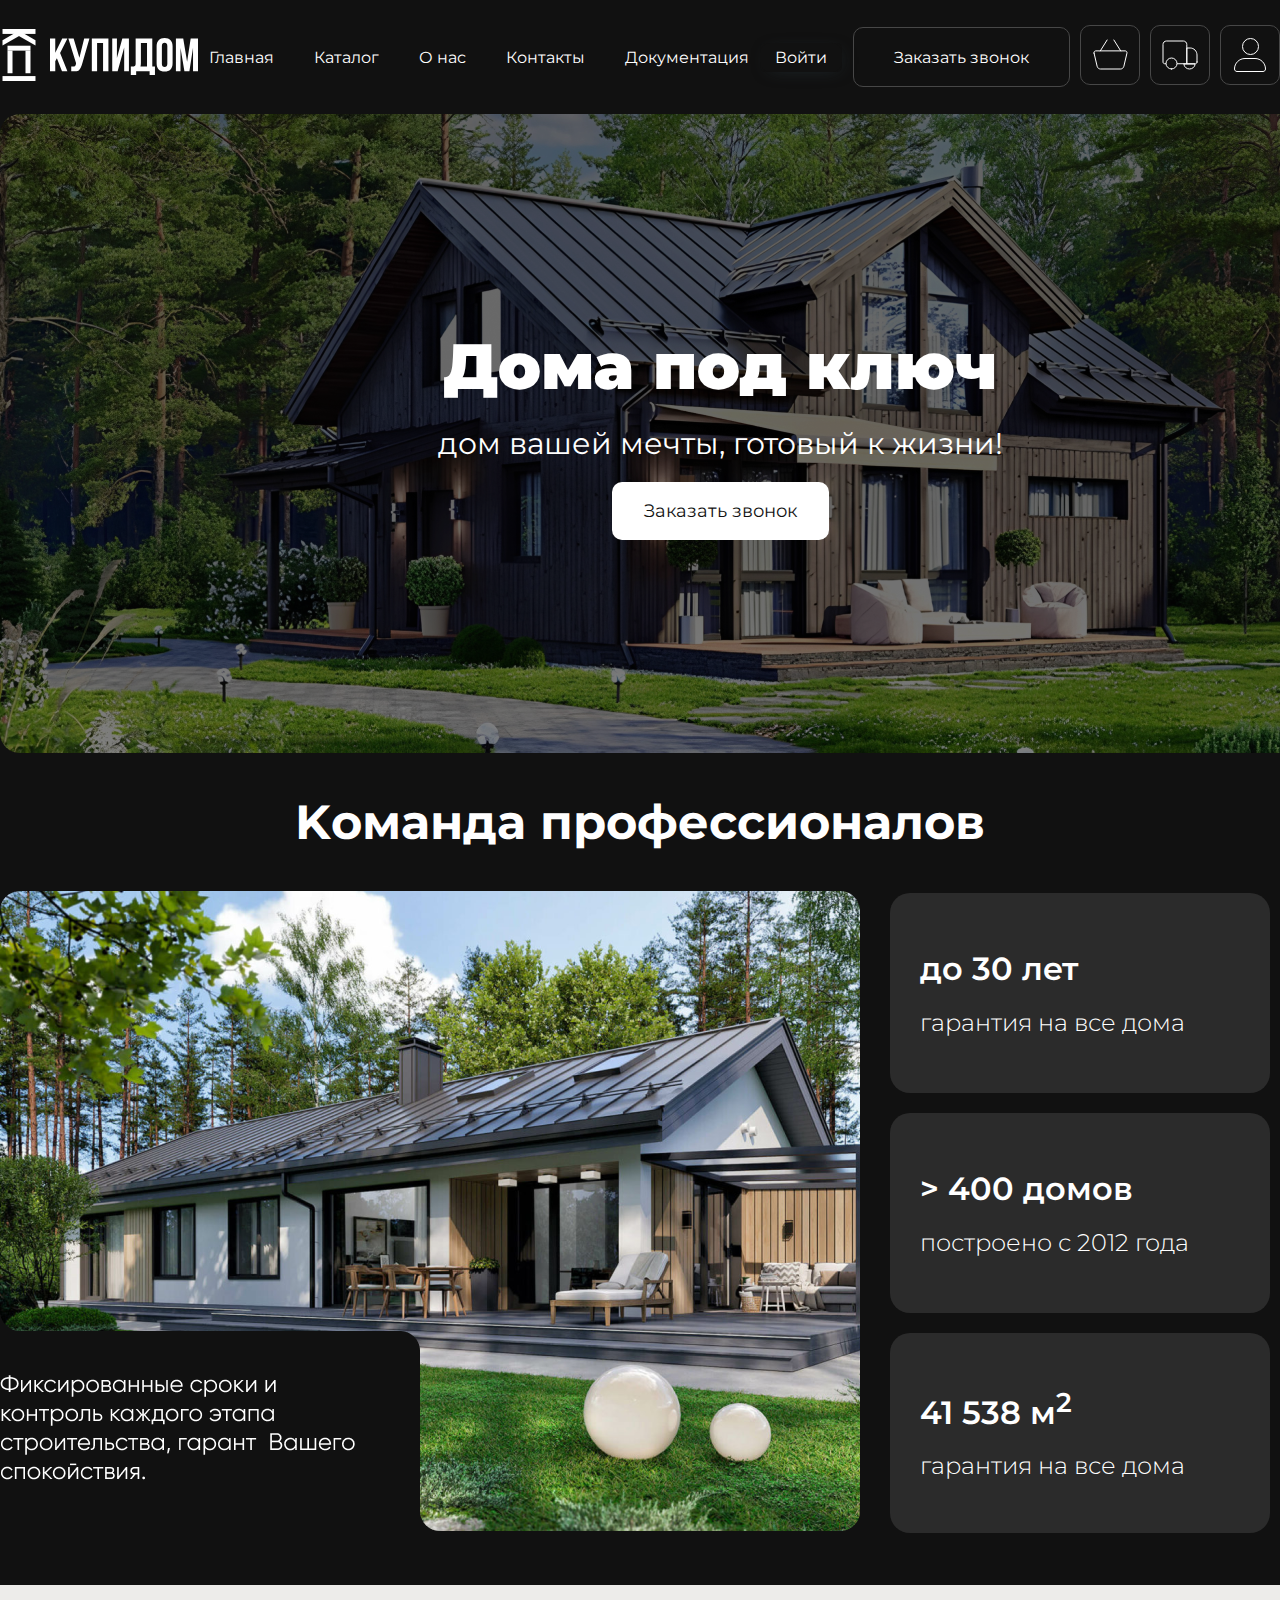
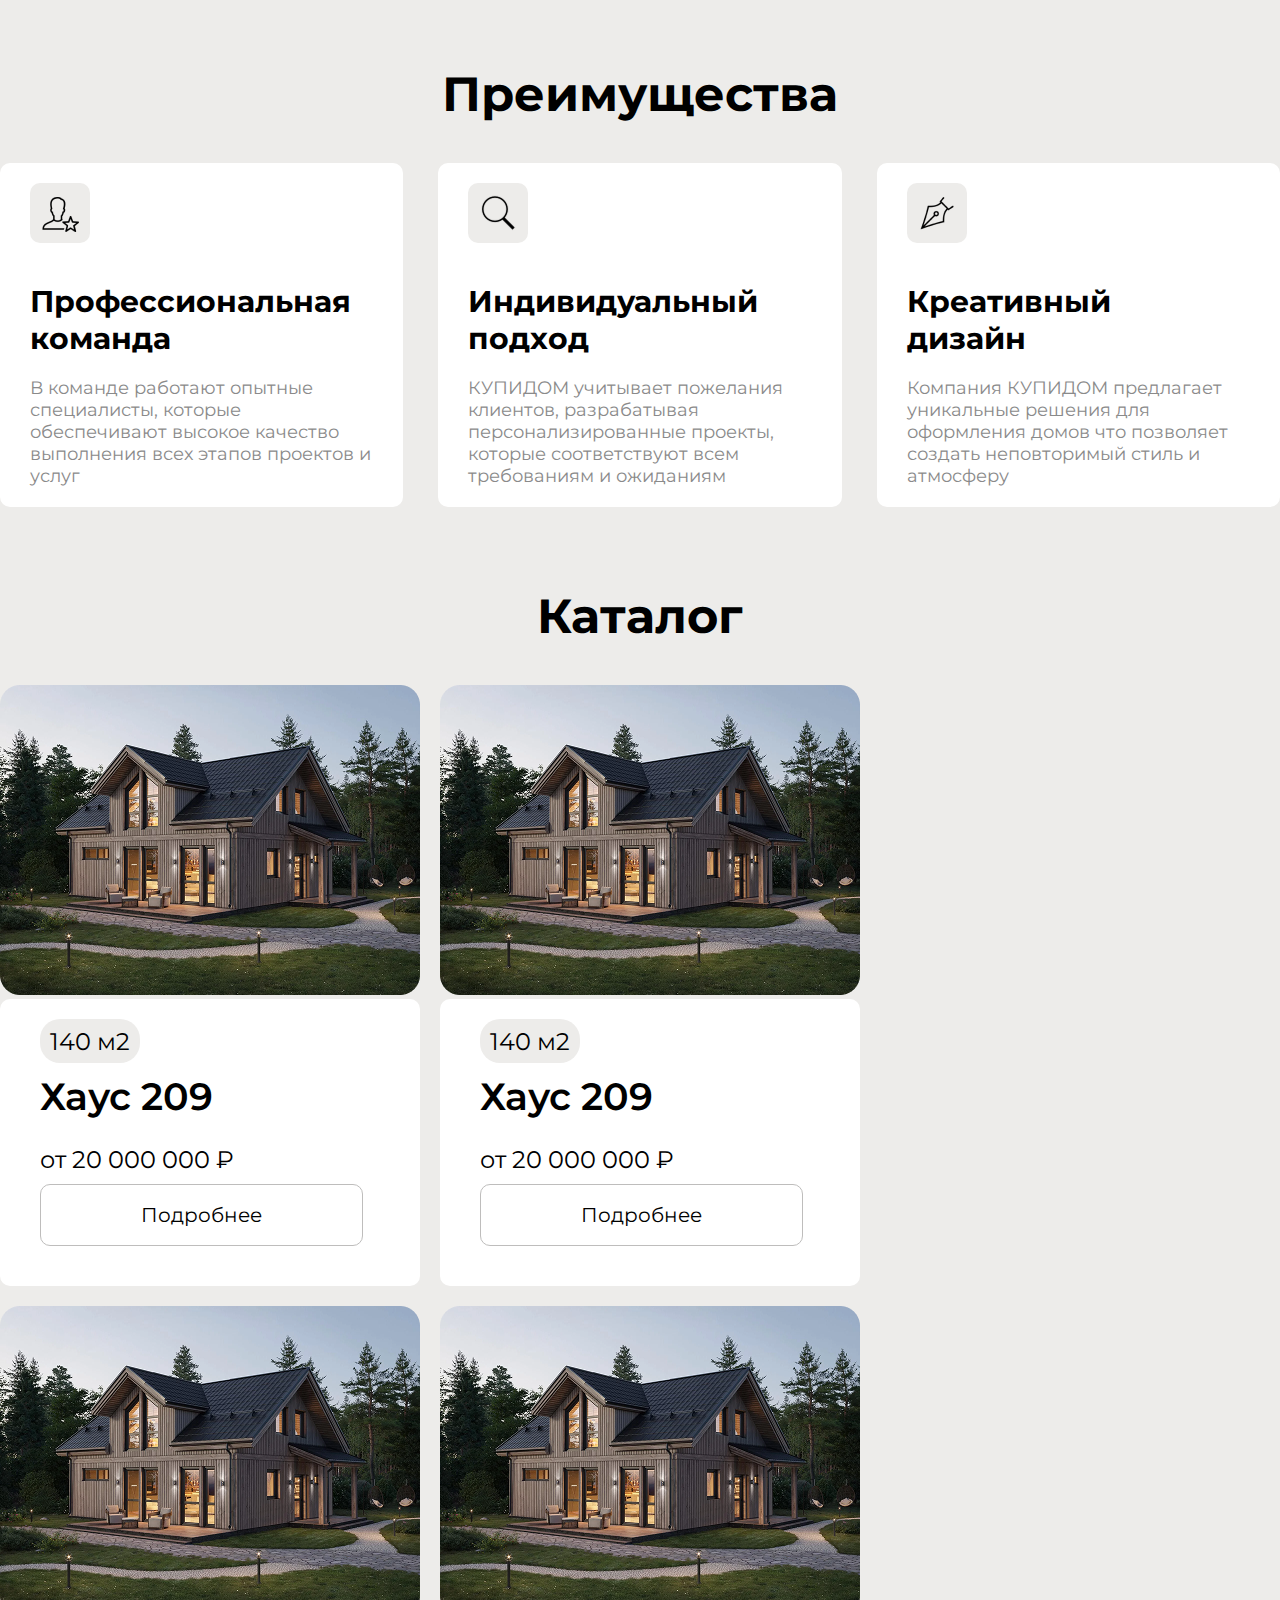
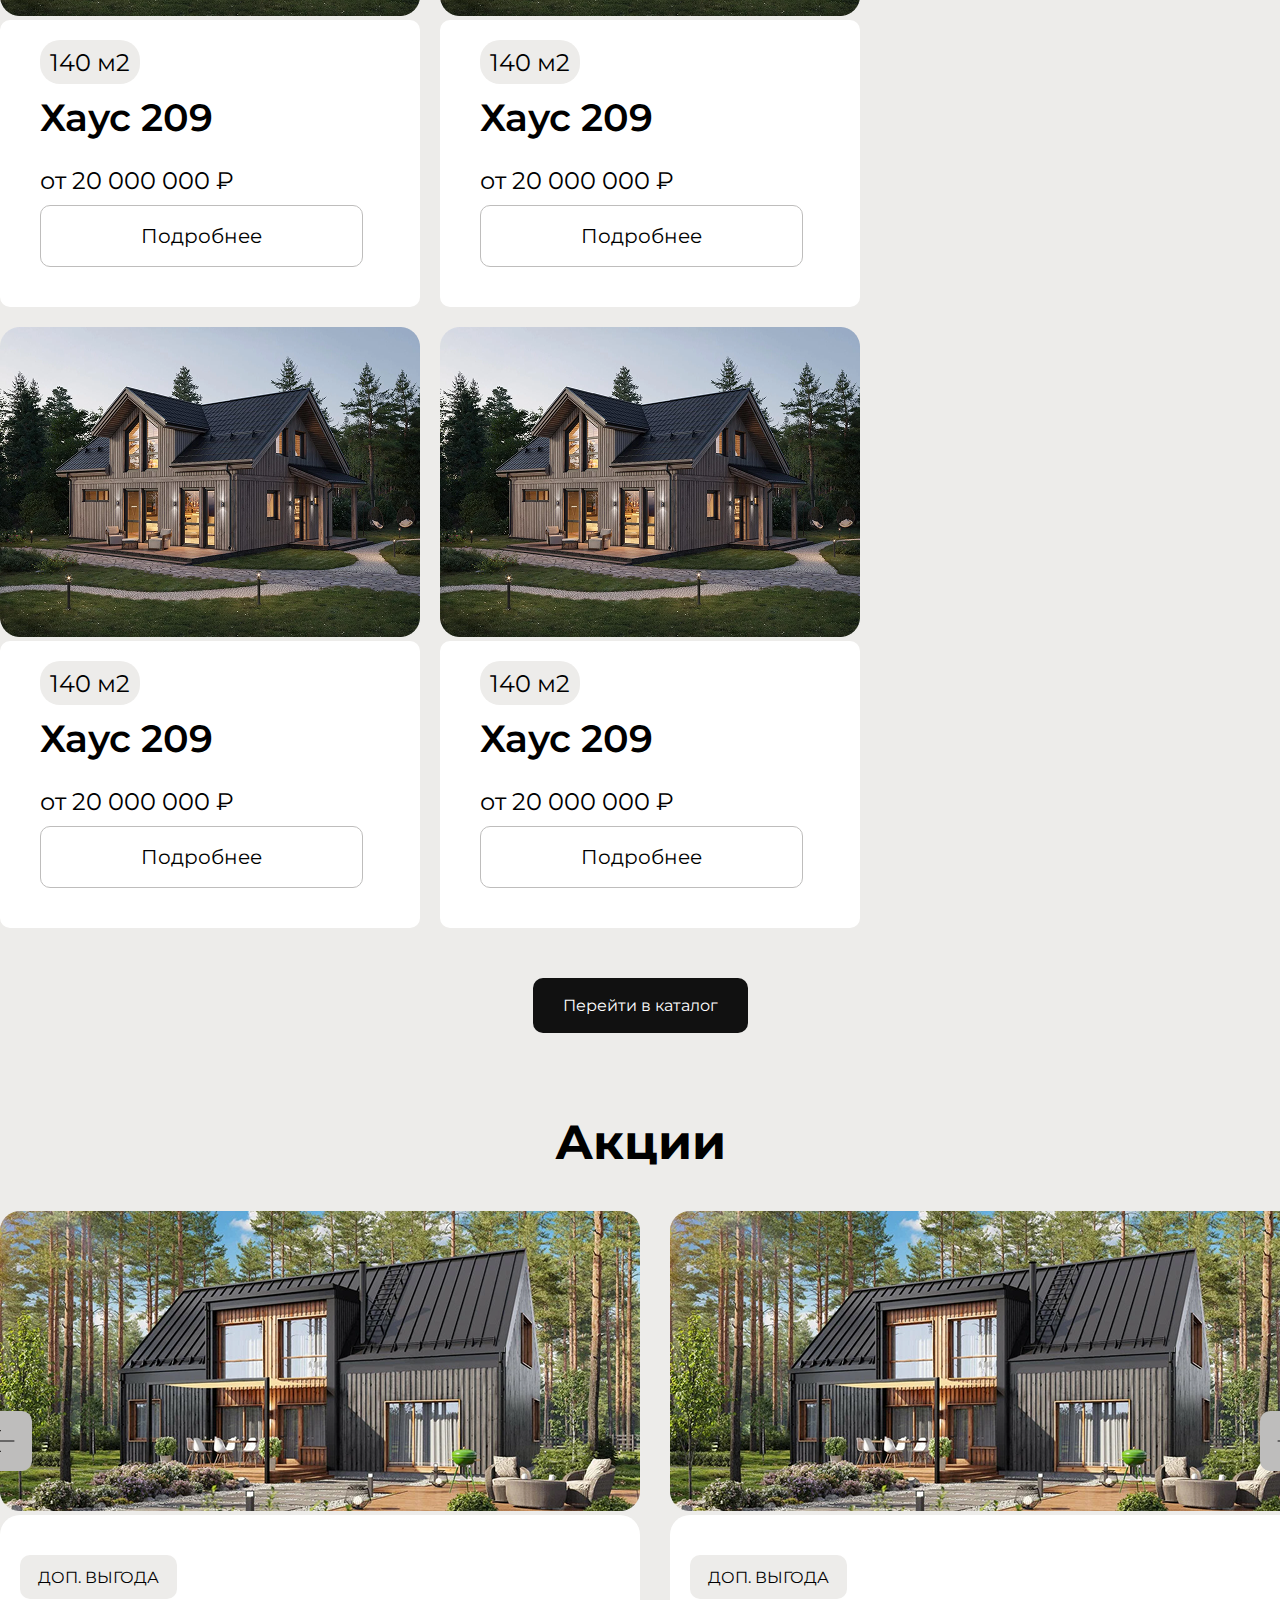
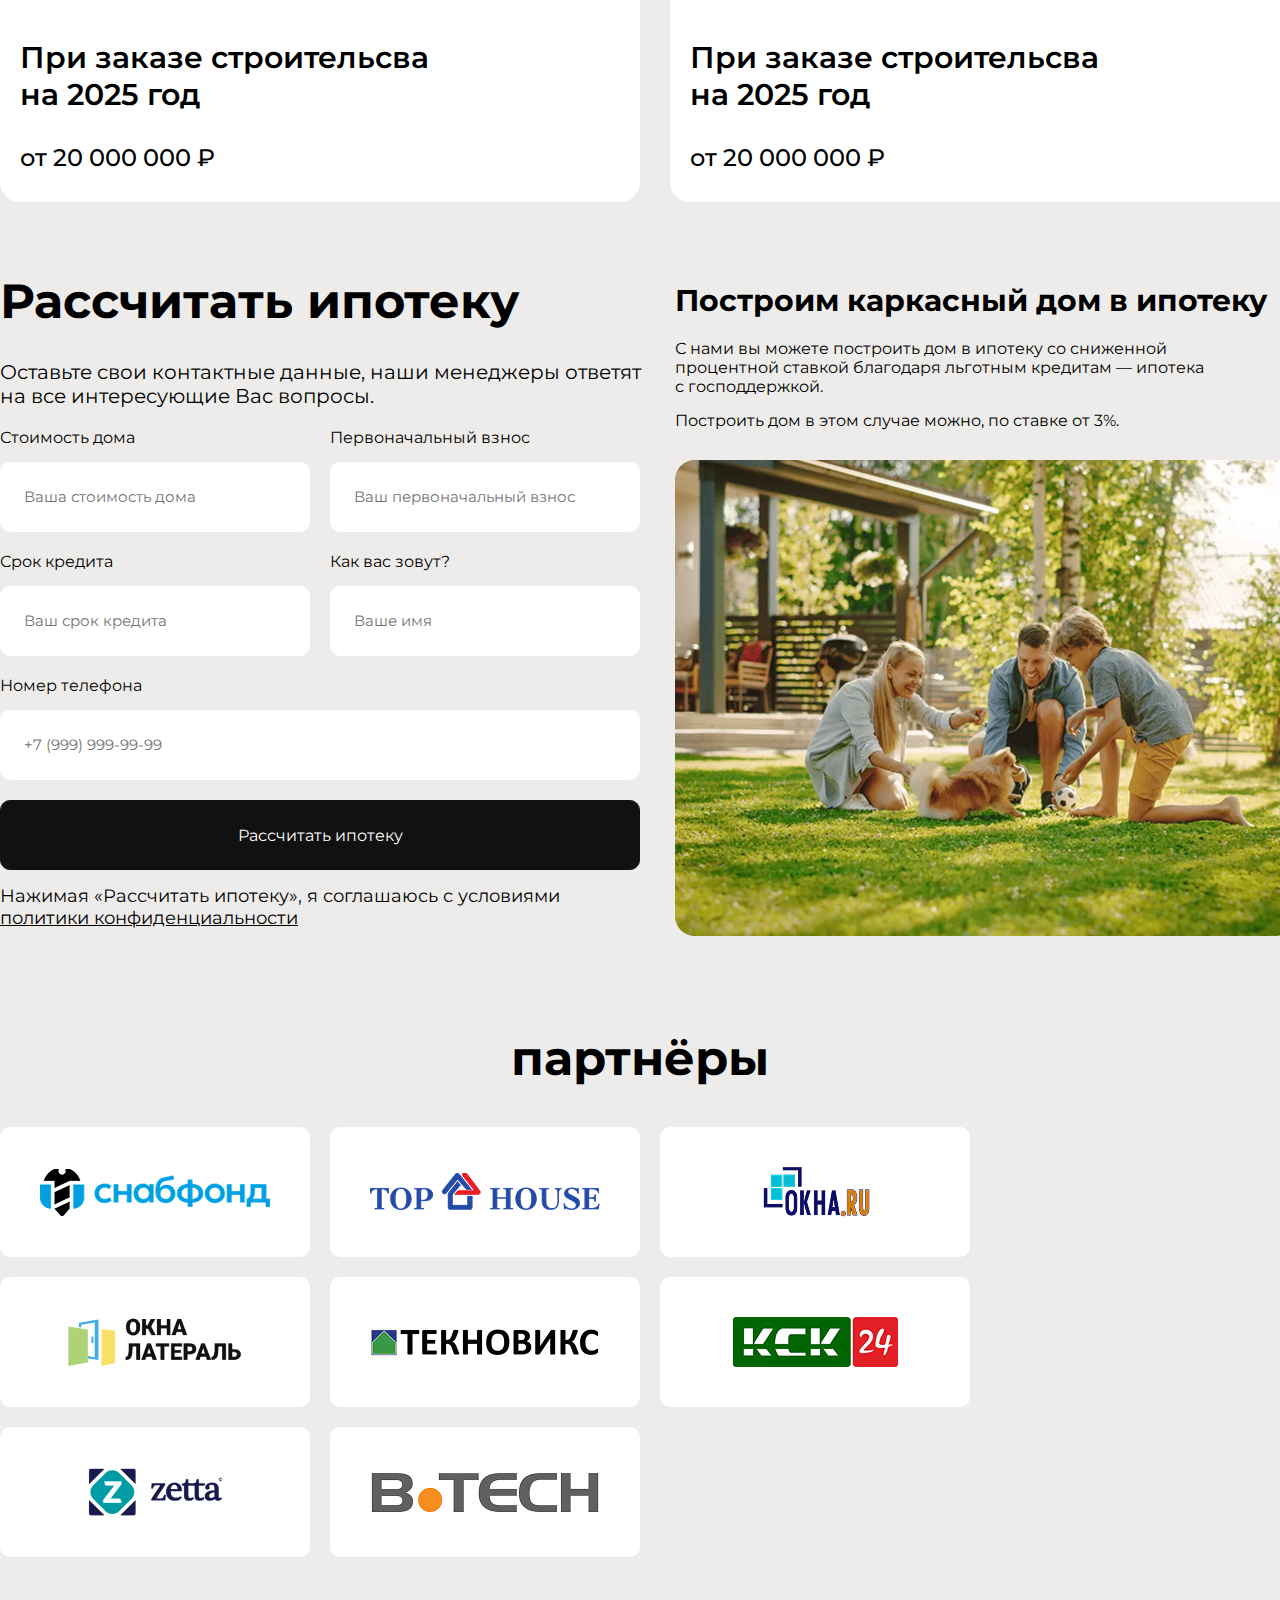
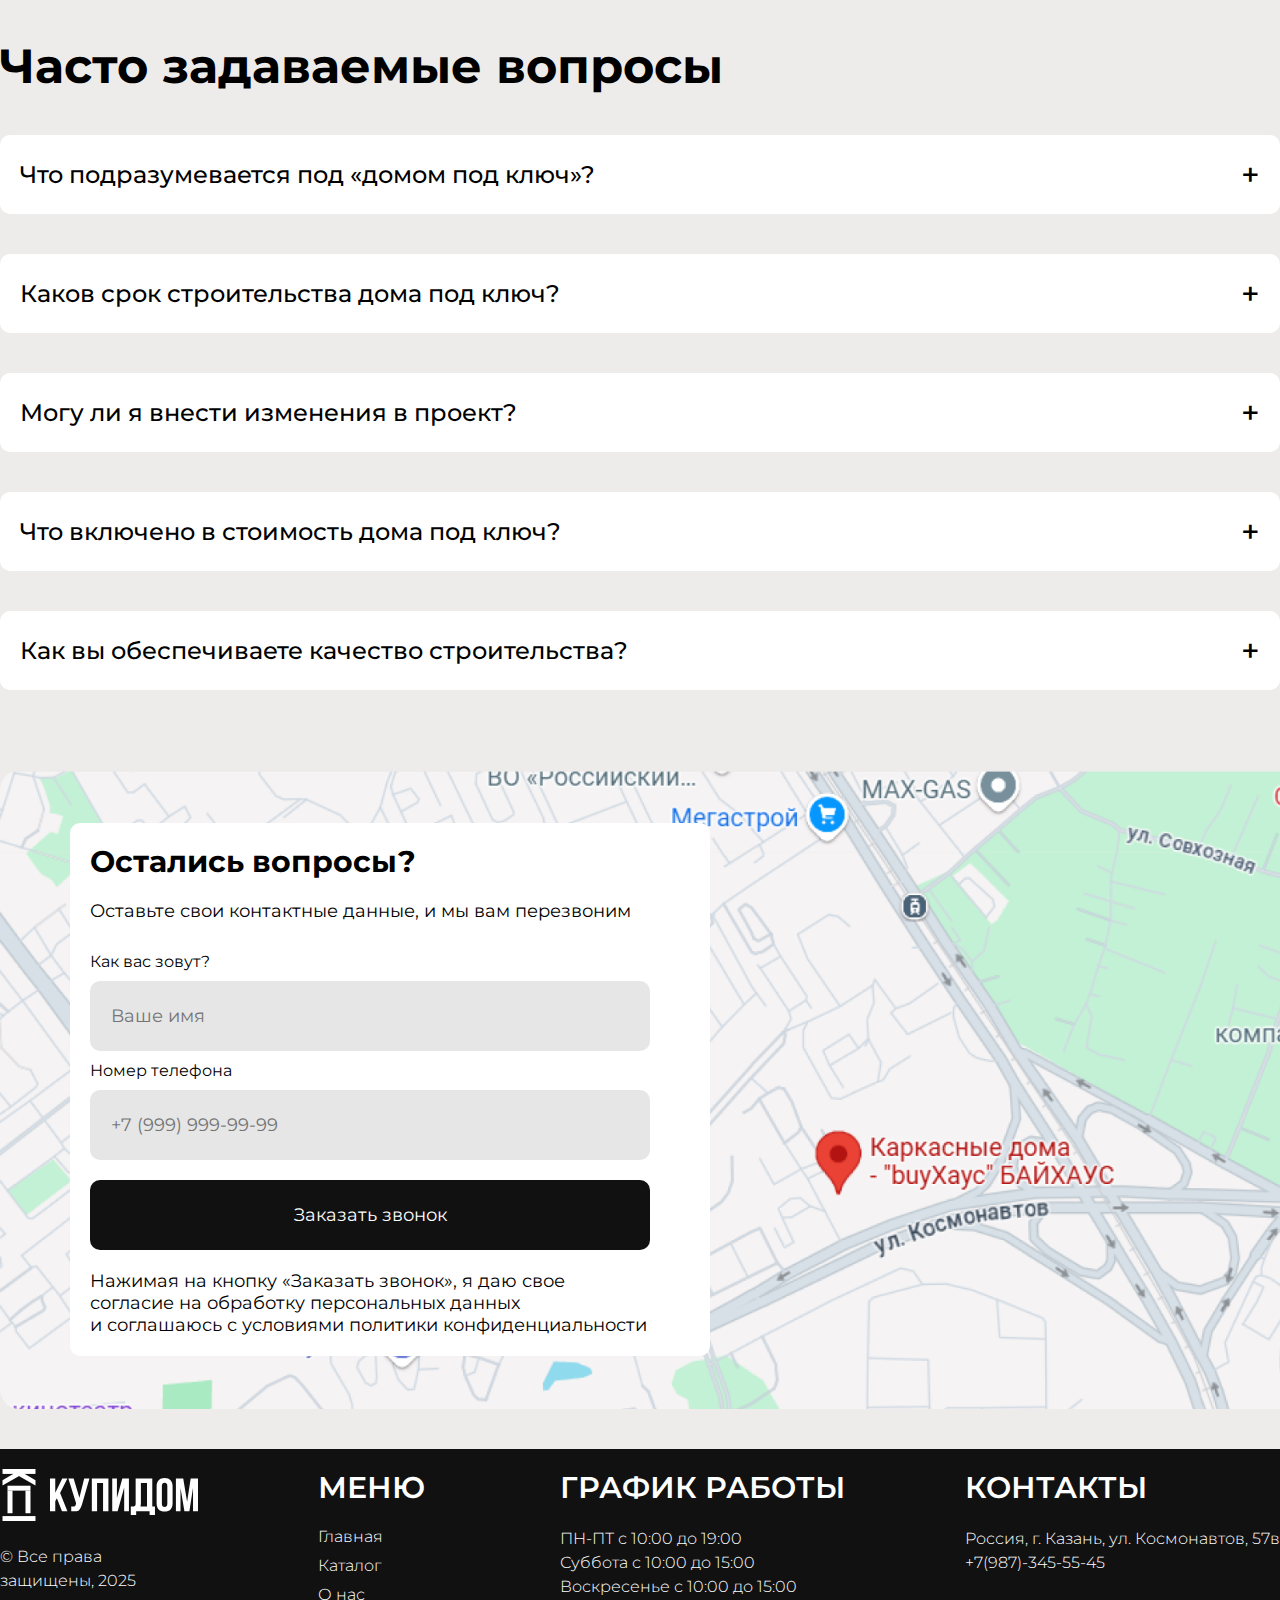
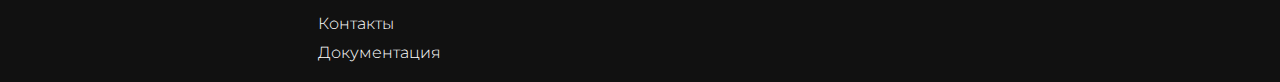
==== index.html @ 3988d358 "Add files via upload" ====
<!DOCTYPE html>
<html lang="ru">

<head>
    <meta charset="UTF-8">
    <meta name="viewport" content="width=device-width, initial-scale=1.0">
    <title>КупиДом</title>
    <link rel="stylesheet" href="assets/css/style.css">
    <link rel="shortcut icon" href="assets/img/icon.svg" type="image/x-icon">
    <link rel="preconnect" href="https://fonts.googleapis.com">
    <link rel="preconnect" href="https://fonts.gstatic.com" crossorigin>
    <link
        href="https://fonts.googleapis.com/css2?family=Bebas+Neue&family=Inter:ital,opsz,wght@0,14..32,100..900;1,14..32,100..900&family=Montserrat:ital,wght@0,100..900;1,100..900&family=Raleway:ital,wght@0,100..900;1,100..900&display=swap"
        rel="stylesheet">
</head>

<body>
    <header>
        <div class="logo_nav_btns container">
            <a href="?"><img src="assets/img/header/logo.svg" alt=""></a>
            <nav class="header_nav">
                <a href="index.html">Главная</a>
                <a href="incl/pages/catalog.html">Каталог</a>
                <a href="incl/pages/about.html">О нас</a>
                <a href="incl/pages/contact.html">Контакты</a>
                <a href="incl/pages/docs.html">Документация</a>
            </nav>
            <div class="card">
                <div class="content">
                    <label class="modal-open modal-label" for="modal-open">
                        <p>Войти</p>
                    </label>
                    <input type="radio" name="modal" value="open" id="modal-open" class="modal-radio" />
                    <div class="modal">
                        <label class="modal-label overlay">
                            <input type="radio" name="modal" value="close" class="modal-radio" />
                        </label>
                        <div class="content">
                            <div class="top">
                                <div class="auto_reg">
                                    <a href="/">Войти</a>
                                    <a href="/">Регистрация</a>
                                    <label class="modal-label close-btn">
                                        <input type="radio" name="modal" value="close" class="modal-radio" />
                                    </label>
                                </div>
                                <form>
                                    <label>Почта</label>
                                    <input type="email" placeholder="Ваша почта">
                                    <label>Пароль</label>
                                    <input type="text" placeholder="Пароль">
                                    <button>Войти</button>
                                </form>
                            </div>
                        </div>
                    </div>
                </div>
            </div>
            <div class="btns">
                <button class="btn1">Заказать звонок</button>
                <a href=""><img src="assets/img/header/basc.svg" alt=""></a>
                <a href=""><img src="assets/img/header/order.svg" alt=""></a>
                <a href="incl/pages/profile.html"><img src="assets/img/header/profile.svg" alt=""></a>
            </div>
        </div>
    </header>
    <!-- banner -->
    <div class="banner">
        <div class="banner_bg">
            <div class="banner_it container">
                <h1>Дома под ключ</h1>
                <p>дом вашей мечты, готовый к жизни!</p>
                <button>Заказать звонок</button>
            </div>
        </div>
    </div>
    <!-- about company -->
    <div class="prof">
        <div class="prof_head container">
            <h2>Kоманда профессионалов</h2>
            <div class="prof_items">
                <div class="prof_img"><img src="assets/img/prof/prof.png" alt=""></div>
                <div class="prof_desc">
                    <div class="prof_item">
                        <h3>до 30 лет</h3>
                        <p>гарантия на все дома</p>
                    </div>

                    <div class="prof_item">
                        <h3>> 400 домов</h3>
                        <p>построено с 2012 года</p>
                    </div>

                    <div class="prof_item">
                        <h3>41 538 м<sup>2</sup></h3>
                        <p>гарантия на все дома</p>
                    </div>
                </div>
            </div>
        </div>
    </div>
    <!-- preim -->
    <div class="preim container">
        <h2>Преимущества</h2>
        <div class="chen_cards">
            <div class="chen_card">
                <div class="img_bg">
                    <img src="assets/img/preim/professional.png" alt="">
                </div>
                <h3>Профессиональная команда</h3>
                <p>В команде работают опытные специалисты, которые обеспечивают высокое качество выполнения всех этапов
                    проектов и услуг</p>
            </div>

            <div class="chen_card">
                <div class="img_bg">
                    <img src="assets/img/preim/lope.png" alt="">
                </div>
                <h3>Индивидуальный подход</h3>
                <p>КУПИДОМ учитывает пожелания клиентов, разрабатывая персонализированные проекты, которые соответствуют
                    всем требованиям и ожиданиям</p>
            </div>

            <div class="chen_card">
                <div class="img_bg">
                    <img src="assets/img/preim/pen.png" alt="">
                </div>
                <h3>Креативный <br>дизайн</h3>
                <p>Компания КУПИДОМ предлагает уникальные решения для оформления домов что позволяет создать
                    неповторимый
                    стиль и атмосферу</p>
            </div>
        </div>
    </div>
    <!-- home_catalog -->
    <div class="home_catalog container">
        <h2>Каталог</h2>
        <div class="home_catalog_items">
            <div class="home_catalog_item">
                <img src="assets/img/home-catalog/house.png" alt="">
                <div class="home_opis">
                    <div class="metrs">
                        <p>140 м2</p>
                    </div>
                    <h3>Хаус 209</h3>
                    <p>от 20 000 000 ₽</p>
                    <a href="incl/pages/card.html"><button>Подробнее</button></a>
                </div>
            </div>

            <div class="home_catalog_item">
                <img src="assets/img/home-catalog/house.png" alt="">
                <div class="home_opis">
                    <div class="metrs">
                        <p>140 м2</p>
                    </div>
                    <h3>Хаус 209</h3>
                    <p>от 20 000 000 ₽</p>
                    <a href="incl/pages/card.html"><button>Подробнее</button></a>
                </div>
            </div>

            <div class="home_catalog_item">
                <img src="assets/img/home-catalog/house.png" alt="">
                <div class="home_opis">
                    <div class="metrs">
                        <p>140 м2</p>
                    </div>
                    <h3>Хаус 209</h3>
                    <p>от 20 000 000 ₽</p>
                    <a href="incl/pages/card.html"><button>Подробнее</button></a>
                </div>
            </div>

            <div class="home_catalog_item">
                <img src="assets/img/home-catalog/house.png" alt="">
                <div class="home_opis">
                    <div class="metrs">
                        <p>140 м2</p>
                    </div>
                    <h3>Хаус 209</h3>
                    <p>от 20 000 000 ₽</p>
                    <a href="incl/pages/card.html"><button>Подробнее</button></a>
                </div>
            </div>

            <div class="home_catalog_item">
                <img src="assets/img/home-catalog/house.png" alt="">
                <div class="home_opis">
                    <div class="metrs">
                        <p>140 м2</p>
                    </div>
                    <h3>Хаус 209</h3>
                    <p>от 20 000 000 ₽</p>
                    <a href="incl/pages/card.html"><button>Подробнее</button></a>
                </div>
            </div>

            <div class="home_catalog_item">
                <img src="assets/img/home-catalog/house.png" alt="">
                <div class="home_opis">
                    <div class="metrs">
                        <p>140 м2</p>
                    </div>
                    <h3>Хаус 209</h3>
                    <p>от 20 000 000 ₽</p>
                    <a href="incl/pages/card.html"><button>Подробнее</button></a>
                </div>
            </div>
        </div>
        <a href="incl/pages/catalog.html" class="home_cat">Перейти в каталог</a>
    </div>
    <!-- akchi -->
    <div class="akchi container">
        <h2>Акции</h2>
        <div class="akchi_items">
            <div class="akchi_cards">
                <div class="left"><img src="assets/img/akchi/left.png" alt=""></div>
                <div class="akchi_item">
                    <img src="assets/img/akchi/akchi1.png" alt="">
                    <div class="akchi_opis">
                        <p class="vigoda">ДОП. ВЫГОДА</p>
                        <h3>При заказе строительсва на 2025 год</h3>
                        <p>от 20 000 000 ₽</p>
                    </div>
                </div>

                <div class="akchi_item">
                    <img src="assets/img/akchi/akchi1.png" alt="">
                    <div class="akchi_opis">
                        <p class="vigoda">ДОП. ВЫГОДА</p>
                        <h3>При заказе строительсва на 2025 год</h3>
                        <p>от 20 000 000 ₽</p>
                    </div>
                </div>
                <div class="right"><img src="assets/img/akchi/right.png" alt=""></div>
            </div>
        </div>
    </div>
    <!-- ipoteka -->
    <div class="ipoteka container">
        <div class="ipoteka_form">
            <h2>Рассчитать ипотеку</h2>
            <p>Оставьте свои контактные данные, наши менеджеры ответят<br> на все интересующие Вас вопросы.</p>
            <form>
                <div class="ipot_fir">
                    <div class="fir_cost">
                        <label>Стоимость дома</label>
                        <input type="text" name="" id="" placeholder="Ваша стоимость дома">
                    </div>
                    <div class="fir_vznos">
                        <label>Первоначальный взнос</label>
                        <input type="text" name="" id="" placeholder="Ваш первоначальный взнос">
                    </div>
                </div>
                <div class="ipot_sec">
                    <div class="sec_srok">
                        <label>Срок кредита</label>
                        <input type="text" name="" id="" placeholder="Ваш срок кредита">
                    </div>
                    <div class="sec_name">
                        <label>Как вас зовут?</label>
                        <input type="text" name="" id="" placeholder="Ваше имя">
                    </div>
                </div>
                <div class="ipot_tel">
                    <label>Номер телефонa</label>
                    <input type="tel" name="" id="" placeholder="+7 (999) 999-99-99">
                </div>
                <button>Рассчитать ипотеку</button>
            </form>
            <p class="ipot_conf">Нажимая «Рассчитать ипотеку», я соглашаюсь с условиями<br> <span>политики
                    конфиденциальности</span></p>
        </div>
        <div class="ipoteka_desc">
            <h3>Построим каркасный дом в ипотеку</h3>
            <p class="fir_desc">С нами вы можете построить дом в ипотеку со сниженной<br>процентной ставкой благодаря
                льготным кредитам —
                ипотека<br>с господдержкой.</p>
            <p class="sec_desc">Построить дом в этом случае можно, по ставке от 3%.</p>
            <img src="assets/img/ipoteka/ipoteka.png" alt="">
        </div>
    </div>
    <!-- partners -->
    <div class="partners container">
        <h2>партнёры</h2>
        <div class="part_logos">
            <div class="partners_logo">
                <img src="assets/img/partners/p1.png" alt="">
            </div>

            <div class="partners_logo">
                <img src="assets/img/partners/p2.png" alt="">
            </div>

            <div class="partners_logo">
                <img src="assets/img/partners/p3.png" alt="">
            </div>

            <div class="partners_logo">
                <img src="assets/img/partners/p4.png" alt="">
            </div>

            <div class="partners_logo">
                <img src="assets/img/partners/p5.png" alt="">
            </div>

            <div class="partners_logo">
                <img src="assets/img/partners/p6.png" alt="">
            </div>

            <div class="partners_logo">
                <img src="assets/img/partners/p7.png" alt="">
            </div>

            <div class="partners_logo">
                <img src="assets/img/partners/p8.png" alt="">
            </div>
        </div>
    </div>
    <!-- faq -->
    <div class="question container" id="question">
        <h2>Часто задаваемые вопросы</h2>
        <div class="question_items">
            <div class="question_item">
                <div class="quest" onclick="toggleAnswer(this)">
                    <h4>Что подразумевается под «домом под ключ»?</h4>
                    <p class="plus">+</p>
                </div>
                <div class="answer">
                    <p>
                        Дом под ключ — это полностью готовый к проживанию объект
                        недвижимости. Мы предоставляем вам дом, в котором выполнены
                        все основные работы: от фундамента до отделки и проведения
                        коммуникаций. Вам останется лишь переехать и наслаждаться новым!
                    </p>
                </div>
            </div>

            <div class="question_item">
                <div class="quest" onclick="toggleAnswer(this)">
                    <h4>Каков срок строительства дома под ключ?</h4>
                    <p class="plus">+</p>
                </div>
                <div class="answer">
                    <p>
                        Срок строительства зависит от многих факторов, включая тип дома,
                        его площадь и выбранные вами технологии. В среднем, строительство
                        занимает от 6 до 12 месяцев. Мы всегда стараемся
                        придерживаться заявленных сроков и информируем вас о ходе работ.
                    </p>
                </div>
            </div>

            <div class="question_item">
                <div class="quest" onclick="toggleAnswer(this)">
                    <h4>Могу ли я внести изменения в проект?</h4>
                    <p class="plus">+</p>
                </div>
                <div class="answer">
                    <p>
                        Конечно! На начальном этапе вы можете обсудить и внести изменения
                        в проект в соответствии с вашими пожеланиями и потребностями.
                        Наша команда поможет вам реализовать ваши идеи и предложит
                        квалифицированные советы.
                    </p>
                </div>
            </div>

            <div class="question_item">
                <div class="quest" onclick="toggleAnswer(this)">
                    <h4>Что включено в стоимость дома под ключ?</h4>
                    <p class="plus">+</p>
                </div>
                <div class="answer">
                    <p>
                        В стоимость обычно включены все строительные и отделочные работы,
                        а также необходимые коммуникации (водоснабжение, электричество,Heating, и т. д.).
                        Мы предоставляем прозрачный сметный расчет, чтобы вы знали, за что платите.
                    </p>
                </div>
            </div>

            <div class="question_item">
                <div class="quest" onclick="toggleAnswer(this)">
                    <h4>Как вы обеспечиваете качество строительства?</h4>
                    <p class="plus">+</p>
                </div>
                <div class="answer">
                    <p>
                        Мы сотрудничаем только с проверенными подрядчиками и используем
                        качественные строительные материалы. Кроме того, осуществляется
                        регулярный контроль на всех этапах строительства,
                        и мы предоставляем гарантию на выполненные работы.
                    </p>
                </div>
            </div>
        </div>
    </div>
    <!-- question -->
    <div class="mb-80">
        <div class="question_form_main">
            <div class="question_it container">
                <div class="question_form">
                    <form>
                        <h3>Остались вопросы?</h3>
                        <p>Оставьте свои контактные данные, и мы вам перезвоним</p>
                        <label>Как вас зовут?</label>
                        <input type="text" name="" id="" placeholder="Ваше имя">
                        <label>Номер телефона</label>
                        <input type="text" name="" id="" placeholder="+7 (999) 999-99-99">
                        <button>Заказать звонок</button>
                        <p>Нажимая на кнопку «Заказать звонок», я даю свое<br> согласие на обработку персональных
                            данных<br>
                            и соглашаюсь с условиями <span>политики конфиденциальности</span></p>
                    </form>
                </div>
            </div>
        </div>
    </div>
    <footer>
        <div class="fot_nav_logo_desc container">
            <div class="fot_logo">
                <img src="assets/img/header/logo.svg" alt="">
                <p>© Все права<br> защищены, 2025</p>
            </div>
            <div class="fot_nav">
                <h3>МЕНЮ</h3>
                <nav>
                    <a href="?">Главная</a>
                    <a href="incl/pages/catalog.html">Каталог</a>
                    <a href="incl/pages/about.html">О нас</a>
                    <a href="incl/pages/contact.html">Контакты</a>
                    <a href="incl/pages/docs.html">Документация</a>
                </nav>
            </div>
            <div class="graph">
                <h3>ГРАФИК РАБОТЫ</h3>
                <p>ПН-ПТ с 10:00 до 19:00<br>Суббота с 10:00 до 15:00<br>Воскресенье с 10:00 до 15:00</p>
            </div>
            <div class="cont">
                <h3>КОНТАКТЫ</h3>
                <p>Россия, г. Казань, ул. Космонавтов, 57в<br>
                    <a href="tel:+7(987)-345-55-45">+7(987)-345-55-45</a>
                </p>
            </div>
        </div>
    </footer>
    <script>
        function toggleAnswer(element) {
            const answer = element.nextElementSibling;
            const plusMinus = element.querySelector(".plus");
            const tit = element.querySelector("h4")
            if (answer.style.display === "none") {
                answer.style.display = "block";
                plusMinus.textContent = "-";
                plusMinus.style.color = "#fff";
                element.style.backgroundColor = "#000";
                tit.style.color = "#fff";
            } else {
                answer.style.display = "none";
                plusMinus.textContent = "+";
                plusMinus.style.color = "#000";
                element.style.backgroundColor = "#fff";
                tit.style.color = "#000";
            }
        }
    </script>
</body>

</html>
---- assets/css/style.css ----
* {
    padding: 0;
    margin: 0;
    box-sizing: border-box;
    text-decoration: none;
    scroll-behavior: smooth;
    font-family: "Montserrat";
    transition: .5s;
}

h2 {
    font-size: 48px;
    font-weight: 700;
    margin-top: 80px;
    margin-bottom: 40px;
}

body {
    background-color: #EDECEA;
}

.container {
    margin: 0 auto;
    max-width: 1300px;
}

/* header */
header {
    width: 100%;
    background-color: #111;
}

button {
    cursor: pointer;
}

.logo_nav_btns {
    padding: 25px 0;
    display: flex;
    align-items: center;
    justify-content: space-between;
}

.header_nav {
    display: flex;
    align-items: center;
    justify-content: center;
    gap: 40px;
}

.header_nav a {
    font-size: 16px;
    color: white;
}

.btns {
    display: flex;
    align-items: center;
    justify-content: center;
    gap: 10px;
}

.btn1 {
    height: 60px;
    border-radius: 10px;
    font-size: 16px;
    border: 1px solid #474747;
    background-color: transparent;
    color: white;
    padding: 18px 40px;
}

.btn1:hover {
    background-color: white;
    color: black;
}

/* home */
/* banner_home */
.banner {
    background-color: #111;
}

.banner_bg {
    margin: 0 auto;
    background-image: url(../img/banner.png);
    height: 639px;
    width: 1440px;
    border-radius: 20px;
    background-position: center;
    background-repeat: no-repeat;
    background-size: cover;
    display: flex;
    align-items: center;
    justify-content: center;
}

.banner_it {
    color: white;
    display: flex;
    flex-direction: column;
    align-items: center;
    justify-content: center;
}

.banner_it h1 {
    font-size: 64px;
    font-weight: 900;
}

.banner_it p {
    margin: 20px 40px;
    font-size: 30px;
    font-weight: 400;
}

.banner_it button {
    background-color: white;
    color: #111;
    font-size: 18px;
    font-weight: 400;
    padding: 18px 32px;
    border-radius: 10px;
    border: none;
}

/* about company */
.prof {
    background-color: #111;
    padding: 0 0 50px 0;
}

.prof_head h2 {
    color: white;
    margin-top: 0;
    padding-top: 40px;
    text-align: center;
}

.prof_items {
    display: flex;
    align-items: center;
    gap: 30px;
}

.prof_desc {
    display: flex;
    flex-direction: column;
    gap: 20px;
}

.prof_item {
    display: flex;
    align-items: start;
    justify-content: center;
    flex-direction: column;
    gap: 20px;
    width: 380px;
    height: 200px;
    background-color: #2B2B2B;
    border-radius: 20px;
    color: white;
    padding: 0 30px;
}

.prof_item h3 {
    font-size: 32px;
    font-weight: 600;
}

.prof_item p {
    font-size: 24px;
    font-weight: 300;
}

/* home_preim */
.preim h2 {
    text-align: center;
}

/* home_catalog */
.home_catalog {
    display: flex;
    flex-direction: column;
    align-items: center;
    justify-content: center;
}

.home_catalog h2 {
    text-align: center;
    margin-top: 0;
}

.home_cat  {
    color: white;
    background-color: #111;
    padding: 18px 30px;
    border-radius: 10px;
}

.home_catalog_items {
    display: flex;
    flex-wrap: wrap;
    align-items: center;
    margin-bottom: 50px;
    gap: 20px;
}

.home_opis {
    padding-left: 40px;
    padding-top: 20px;
    padding-bottom: 40px;
    background-color: white;
    border-radius: 10px;
    max-width: 640px;
}

.home_opis h3 {
    font-size: 38px;
    font-weight: 600;
    margin-bottom: 25px;
}

.home_opis p {
    font-size: 24px;
    font-weight: 400;
    margin-bottom: 10px;
}

.home_opis button {
    padding: 18px 100px;
    font-size: 20px;
    background-color: white;
    border: 1px solid #BEBDBC;
    border-radius: 10px;
}

.home_opis button:hover {
    background-color: #BEBDBC;
}

.metrs {
    width: 100px;
    height: 44px;
    padding-top: 10px;
    margin-bottom: 10px;
    background: #EDECEA;
    display: flex;
    justify-content: center;
    align-items: center;
    border-radius: 20px;
}

/* home_akchi */
.akchi h2 {
    text-align: center;
}

.akchi_opis {
    background-color: white;
    width: 640px;
    border-radius: 20px;
    padding-top: 40px;
    padding-left: 20px;
    padding-bottom: 30px;
}

.vigoda {
    margin-bottom: 40px;
    width: 157px;
    height: 44px;
    background: #EDECEA;
    display: flex;
    justify-content: center;
    align-items: center;
    border-radius: 10px;
    padding-left: 10px;
    padding-right: 10px;
}

.akchi_cards {
    display: flex;
    gap: 30px;
    position: relative;
}

.akchi_opis h3 {
    font-size: 30px;
    font-weight: 600;
    width: 430px;
    margin-bottom: 30px;
}

.akchi_opis :last-child {
    font-size: 24px;
    font-weight: 500;
}

.left {
    top: 200px;
    left: -28px;
    display: flex;
    align-items: center;
    justify-content: center;
    width: 60px;
    height: 60px;
    border-radius: 10px;
    background-color: #BEBDBC;
    position: absolute;
}

.right {
    top: 200px;
    right: -40px;
    display: flex;
    align-items: center;
    justify-content: center;
    width: 60px;
    height: 60px;
    border-radius: 10px;
    background-color: #BEBDBC;
    position: absolute;
}

/* ipoteka */
.ipoteka {
    display: flex;
}

.ipoteka_form {
    margin-top: 70px;
}

.ipoteka_form p {
    font-size: 20px;
    margin-bottom: 20px;
}

.ipoteka_form h2 {
    margin-top: 0;
    margin-bottom: 30px;
}

.ipoteka_desc {
    margin-top: 80px;
}

.ipoteka_form form {
    display: flex;
    flex-direction: column;
    gap: 20px;
    align-items: start;
    justify-content: center;
}


.ipoteka_form button {
    width: 640px;
    height: 70px;
    background-color: #111;
    color: white;
    border: 1px solid #111;
    border-radius: 10px;
    margin-bottom: 15px;
    font-size: 16px;
}

.ipot_fir input {
    padding: 0 23px;
    width: 310px;
    height: 70px;
    border-radius: 10px;
    outline: none;
    border: 1px solid transparent;
}

.ipoteka_form .ipot_conf {
    font-size: 18px;
}

.ipoteka_form .ipot_conf span {
    text-decoration: underline;
}

.ipot_fir input:focus {
    border: 1px solid #BEBDBC;
}

.ipot_fir input::placeholder {
    font-size: 15px;
}

span {
    cursor: pointer;
}

.ipot_fir,
.ipot_sec {
    display: flex;
    gap: 20px;
    align-items: start;
    justify-content: center;
}

.ipot_sec input {
    padding: 0 23px;
    width: 310px;
    height: 70px;
    border-radius: 10px;
    outline: none;
    border: 1px solid transparent;
}

.ipot_tel input {
    padding: 0 23px;
    width: 640px;
    height: 70px;
    border-radius: 10px;
    outline: none;
    border: 1px solid transparent;
}

.ipot_tel input:focus {
    border: 1px solid #BEBDBC;
}

.ipot_tel input::placeholder {
    font-size: 15px;
}

.ipot_sec input:focus {
    border: 1px solid #BEBDBC;
}

.ipot_sec input::placeholder {
    font-size: 15px;
}

.ipot_sec {
    padding-right: 35px;
}

.fir_cost,
.fir_vznos,
.sec_srok,
.sec_name,
.ipot_tel {
    display: flex;
    flex-direction: column;
    gap: 15px;

}

.ipoteka_desc h3 {
    font-size: 30px;
    margin-bottom: 20px;
}

.ipoteka_desc p {
    font-size: 16px;
}

.fir_desc {
    margin-bottom: 15px;
}

.sec_desc {
    margin-bottom: 30px;
}

/* partners */
.part_logos {
    display: flex;
    flex-wrap: wrap;
    gap: 20px;
}

.partners h2 {
    text-align: center;
}

.partners_logo {
    width: 310px;
    height: 130px;
    background-color: white;
    border-radius: 10px;
    display: flex;
    align-items: center;
    justify-content: center;
}

/* faq */
.quest {
    margin-top: 40px;
    display: flex;
    align-items: center;
    justify-content: space-between;
    gap: 20px;
    background-color: #fff;
    border-radius: 10px;
    padding: 20px 20px;
    cursor: pointer;
}

.quest h4 {
    font-size: 24px;
    font-weight: 500;
    color: #000;
}

.quest p {
    font-size: 32px;
    font-weight: 500;
    color: #000;
}

.answer {
    display: none;
    margin-top: 10px;
    background-color: #fff;
    padding: 20px 20px;
    border-radius: 10px;
}

.answer p {
    font-size: 18px;
    font-weight: 200;
    color: #000;
}

.question {
    margin-bottom: 80px;
}

.question_form_main {
    margin: 0 auto;
    background-image: url(../img/question/map.png);
    height: 639px;
    width: 1440px;
    border-radius: 20px;
    background-position: center;
    background-repeat: no-repeat;
    background-size: cover;
}

.mb-80 {
    margin-bottom: 40px;
}

.question_it {
    margin-bottom: 40px;
    display: flex;
    align-items: center;
    height: 100%;
}

.question_form {
    border-radius: 10px;
    background-color: white;
    display: flex;
    flex-direction: column;
    width: 640px;
}

.auto_reg {
    margin-left: 40px;
    display: flex;
    justify-content: start;
    align-items: center;
    gap: 30px;
    margin-bottom: 20px;
}

.auto_reg a {
    font-size: 24px;
    color: #000;
}

.question_form form {
    align-items: start;
    justify-content: center;
    display: flex;
    flex-direction: column;
    gap: 10px;
    padding: 0 20px;
}

.question_form form h3 {
    font-size: 30px;
    margin-top: 20px;
}

.question_form form p {
    margin-top: 10px;
    margin-bottom: 20px;
    font-size: 18px;
}
.content form{
    align-items: start;
    justify-content: center;
    display: flex;
    flex-direction: column;
    gap: 10px;
    padding: 0 20px;
}

.content form input{
    width: 560px;
    height: 70px;
    padding: 0 20px;
    border-radius: 10px;
    border: 1px solid transparent;
    background-color: #d9d9d9aa;
    font-size: 18px; 
}

.content form button{
    width: 560px;
  height: 70px;
  margin-top: 10px;
  border: none;
  border-radius: 10px;
  background-color: #111;
  color: white;
  font-size: 18px;
}

.question_form form input {
    width: 560px;
    height: 70px;
    padding: 0 20px;
    border-radius: 10px;
    border: 1px solid transparent;
    background-color: #d9d9d9aa;
    font-size: 18px;
}

.card {
    border-radius: 5px;
    overflow: hidden;
    background: #fff;
    box-shadow: 3px 3px 18px -8px #263238;
    color: #424242;
    background-color: #111111;
    display: inline-block;
}

.modal-open {
    display: inline-block;
    border-radius: 10px;
    background: #111111;
    padding: 5px 15px;
    color: #fff;
}

.modal-label {
    position: relative;
    cursor: pointer;
}

.modal-radio {
    position: absolute;
    visibility: hidden;
    opacity: 0;
}

.modal {
    position: fixed;
    height: 100%;
    width: 100%;
    top: 0;
    left: 0;
    overflow: hidden;
    opacity: 0;
    transform: scale(0);
    transition: opacity .25s, transform .25s;
    z-index: 99;
}

#modal-open:checked+.modal {
    opacity: 1;
    transform: scale(1);
}

.overlay {
    position: absolute;
    width: 100%;
    height: 100%;
    background: rgba(0, 0, 0, 0.5);
    top: 0;
    left: 0;
}

.modal .content {
    position: absolute;
    width: 41.6%;
    height: 400px;
    max-height: 70%;
    top: 15.2%;
    left: 28.4%;
    background: #fff;
    border-radius: 15px;
    box-shadow: 0 3px 15px -2px #222;
    padding: 20px;
}

.close-btn {
    position: absolute;
    width: 30px;
    height: 30px;
    top: 10px;
    right: 20px;
    border-radius: 50%;
    border: 2px solid #f44336;
    cursor: pointer;
}

.close-btn:after,
.close-btn:before {
    content: "";
    position: absolute;
    width: 70%;
    height: 2px;
    background: #f44336;
    left: 15%;
    top: 50%;
    top: calc(50% - 1px);
    transform-origin: 50% 50%;
    transform: rotate(45deg);
}

.close-btn:before {
    transform: rotate(-45deg);
}

.action-btn {
    display: inline-block;
    padding: 10px 20px;
    background: #4caf50;
    color: #fff;
    border-radius: 15px;
}

.question_form form input:focus {
    outline: none;
    border: 1px solid #595959;
}

.question_form button {
    width: 560px;
    height: 70px;
    margin-top: 10px;
    border: none;
    border-radius: 10px;
    background-color: #111;
    color: white;
    font-size: 18px;
}

/* catalog */
.filter p {
    font-size: 20px;
    color: #9e9e9e;
    font-weight: 400;
    margin-bottom: 30px;
}

.filter nav {
    display: flex;
    align-items: center;
    gap: 20px;
    margin-bottom: 40px;
}

.filter nav a {
    padding: 10px 20px;
    background-color: white;
    color: #111;
    border: 1px solid #111;
    border-radius: 10px;
    font-size: 18px;
    font-weight: 400;
}

.filter nav a:hover {
    background-color: black;
    color: white;
}

.filter .active {
    background-color: black;
    color: white;
}

.filter nav a {
    color: black;
}

/* card */
.card_opis {
    margin-top: 80px;
    margin-bottom: 80px;
    display: flex;
    gap: 20px;
}

.card_opis p {
    font-size: 20px;
}

.card_opis .vigoda {
    margin-bottom: 0;
}

.hark {
    display: flex;
    flex-direction: column;
    gap: 10px;
}

.hark span {
    color: #BEBDBC;
}

.opis_card {
    padding: 20px 0 0 20px;
    background-color: white;
    display: flex;
    flex-direction: column;
    gap: 30px;
    align-items: start;
    border-radius: 10px;
    height: 640px;
}

.opis_card button{
    height: 60px;
    border-radius: 10px;
    font-size: 16px;
    border: 1px solid #474747;
    background-color: black;
    color: white;
    padding: 18px 40px;
}

.img_bot {
    margin-top: 10px;
    width: 640px;
    align-items: center;
    justify-content: center;
    display: flex;
    gap: 20px;
}

.opis_card h3 {
    font-size: 34px;
}

.opis_card h4 {
    font-size: 24px;
}

/* about */
.txt {
    display: flex;
    flex-direction: column;
    gap: 30px;
    background-color: white;
    width: 1300px;
    border-radius: 10px;
    padding: 20px 50px;
}

.chen_cards {
    display: flex;
    align-items: center;
    justify-content: center;
    gap: 35px;
    margin-bottom: 80px;
}

.txt p {
    font-size: 20px;
    font-weight: 500;
}

.chen_card {
    border-radius: 10px;
    background-color: white;
    padding: 20px 30px;
    display: flex;
    flex-direction: column;
    width: 420px;
    max-height: 420px;
}

.chen_card h3 {
    font-size: 30px;
    margin-top: 40px;
    margin-bottom: 20px;
}


.img_bg {
    display: flex;
    align-items: center;
    justify-content: center;
    background-color: #EDECEA;
    border-radius: 10px;
    width: 60px;
    height: 60px;
}

.chen_card p {
    flex: 1;
    font-size: 18px;
    font-weight: 400;
    color: #8a8a8a;
}

/* contact */
.cont_items {
    display: flex;
    align-items: center;
    gap: 100px;
    margin-bottom: 40px;
}

.in_desc h3 {
    font-size: 30px;
    margin-bottom: 11px;
}

.in_desc a {
    font-size: 20px;
    padding-bottom: 30px;
    color: #111;
}

.in_desc p {
    font-size: 20px;
    margin-bottom: 30px;
    color: #111;
}

/* docs */
ul {
    padding: 0 0 100px 30px;
    display: flex;
    flex-direction: column;
    gap: 56px;
}

ul li {
    font-size: 30px;
    font-weight: 300;
}

ul li a {
    color: #111;
}

/* profile */
.cont_mob_em {
    display: flex;
    gap: 50px;
}

.fio :first-child {
    color: #9e9e9e;
    font-size: 20px;
    font-weight: 300;
    margin-bottom: 20px;
}

.fio :last-child {
    font-weight: 500;
    font-size: 30px;
    margin-bottom: 40px;
}

.mobile :first-child {
    color: #9e9e9e;
    font-size: 20px;
    font-weight: 300;
    margin-bottom: 20px;
}

.mobile :last-child {
    font-weight: 400;
    font-size: 24px;
    margin-bottom: 40px;
}

.em :first-child {
    color: #9e9e9e;
    font-size: 20px;
    font-weight: 300;
    margin-bottom: 20px;
}

.em :last-child {
    font-weight: 400;
    font-size: 24px;
    margin-bottom: 40px;
}

.buttons {
    display: flex;
    gap: 10px;
    margin-bottom: 130px;
}

.buttons .btn1 {
    background-color: white;
    color: black;
    border: 1px solid #BEBDBC;
}

.buttons .btn1:hover {
    border: 1px solid black;
}

.buttons .btn2 {
    height: 60px;
    border-radius: 10px;
    font-size: 16px;
    border: 1px solid #474747;
    background-color: black;
    color: white;
    padding: 18px 40px;
}

.buttons .btn2:hover {
    border: 1px solid white;
}

/* footer */
footer {
    background-color: #111;
}

.fot_nav_logo_desc {
    padding: 20px 0;
    color: white;
    display: flex;
    align-items: start;
    justify-content: space-between;
}

.fot_nav_logo_desc h3 {
    font-size: 30px;
    font-weight: 600;
}

.fot_nav_logo_desc p {
    line-height: 1.5;
    font-size: 16px;
    font-weight: 300;
}

.fot_logo {
    display: flex;
    flex-direction: column;
    gap: 24px;
}

.fot_nav {
    display: flex;
    flex-direction: column;
    gap: 21px;
    justify-content: start;
}

.fot_nav nav {
    display: flex;
    flex-direction: column;
    gap: 10px;
}

.fot_nav nav a {
    color: white;
    font-size: 16px;
    font-weight: 300;
}

.graph {
    display: flex;
    gap: 21px;
    flex-direction: column
}

.cont {
    display: flex;
    gap: 21px;
    flex-direction: column
}

.cont p a {
    color: white;
}
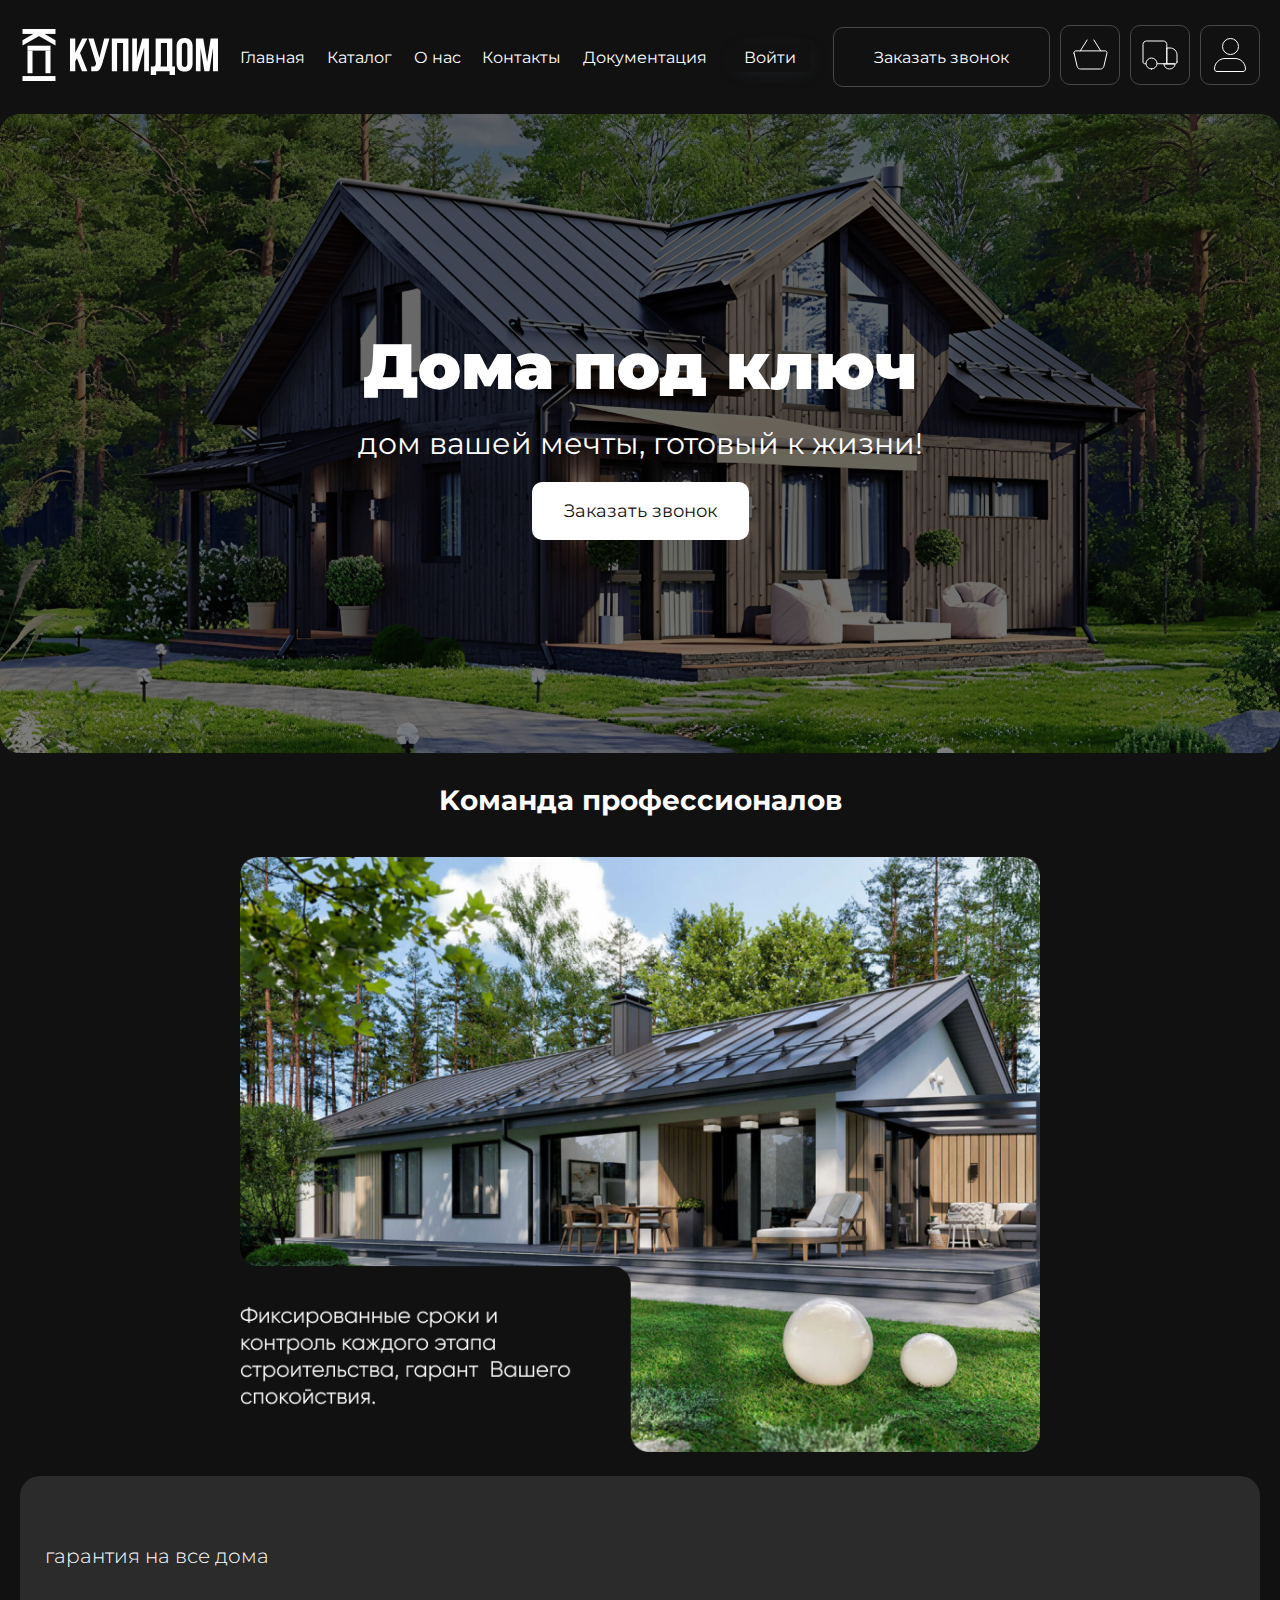
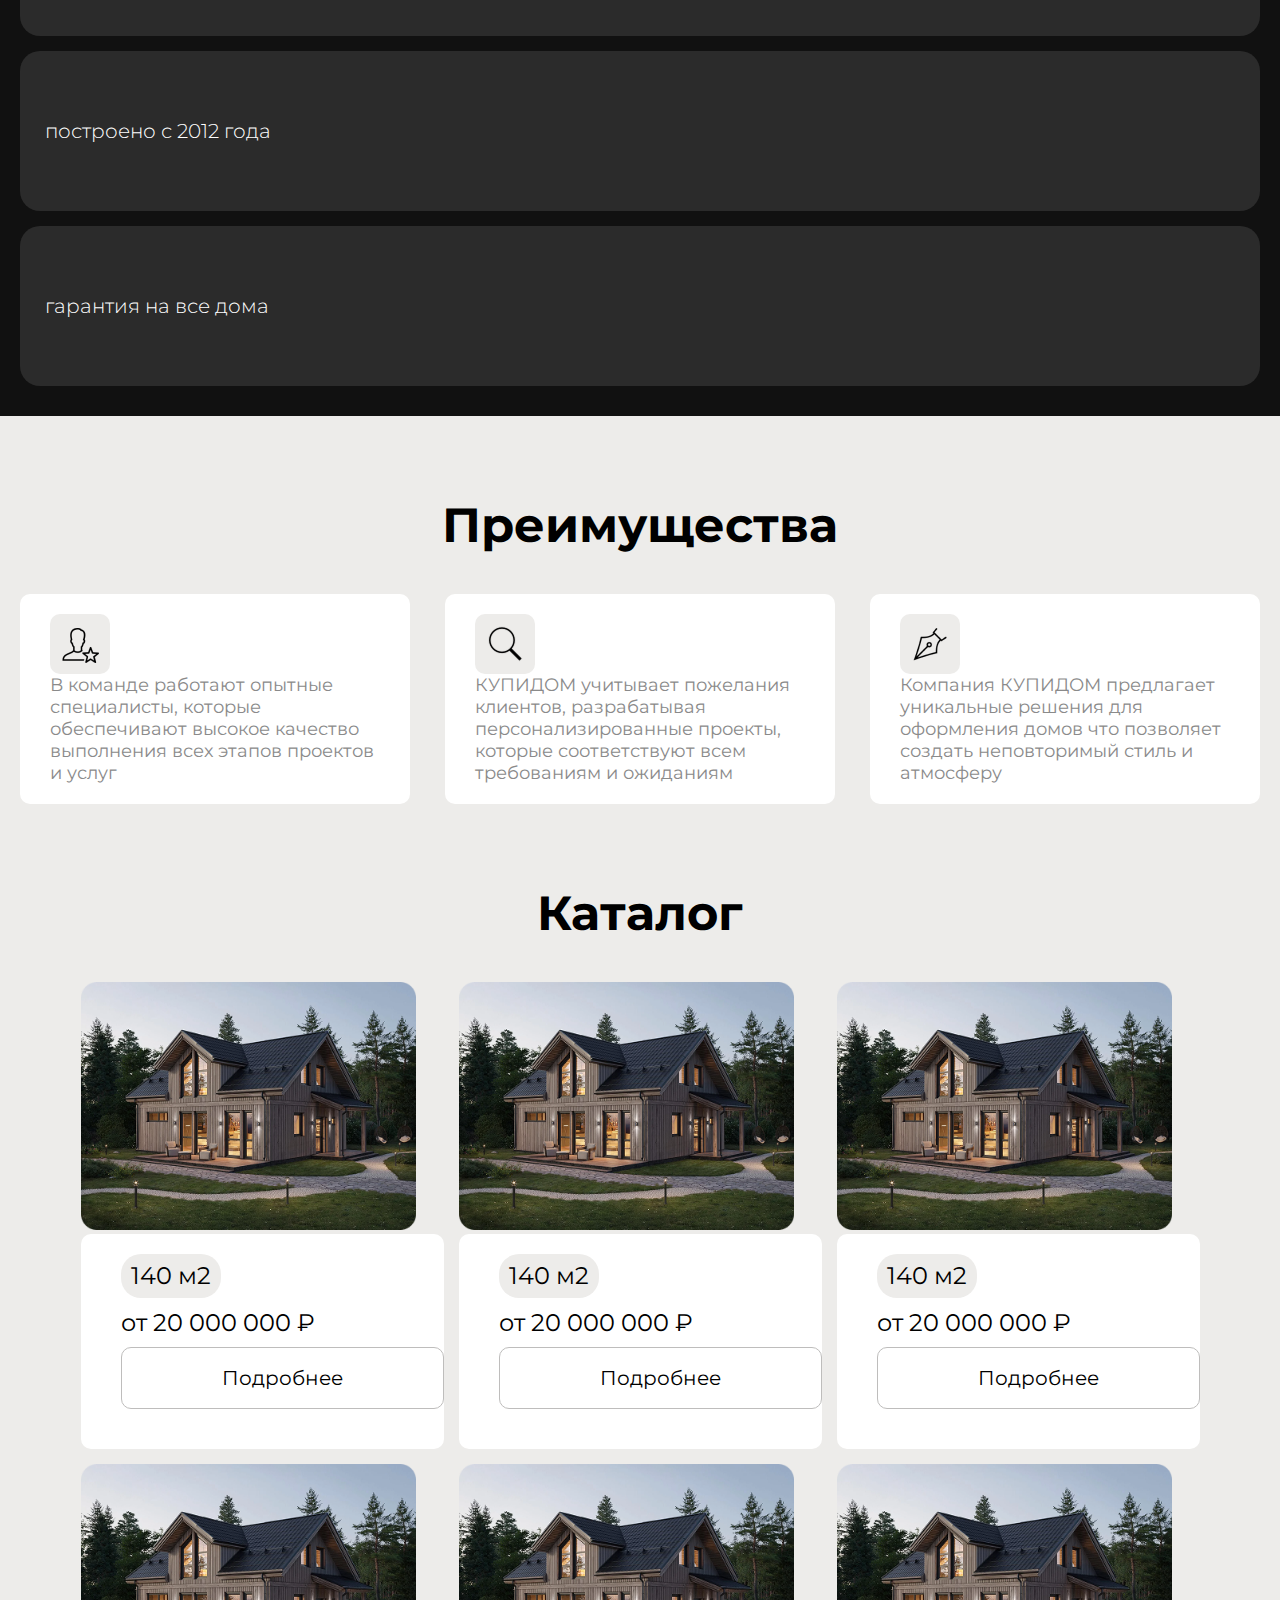
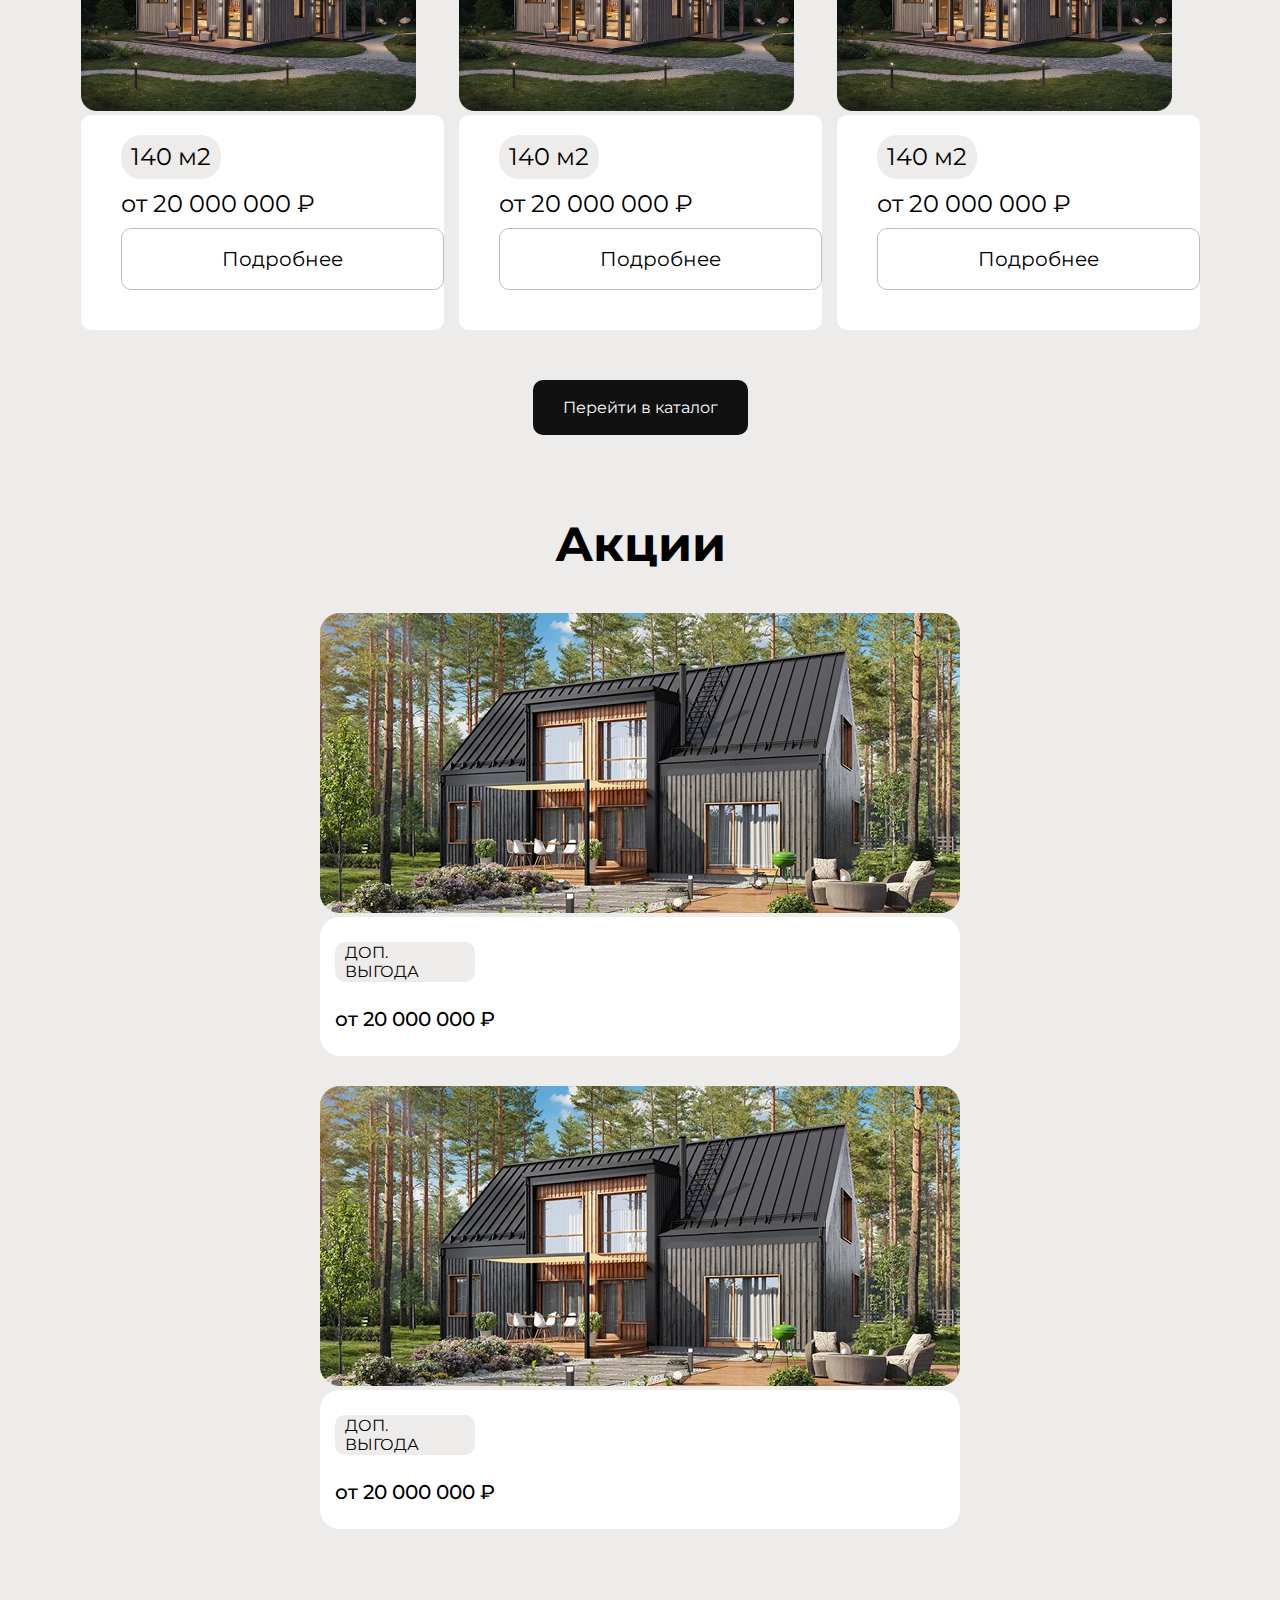
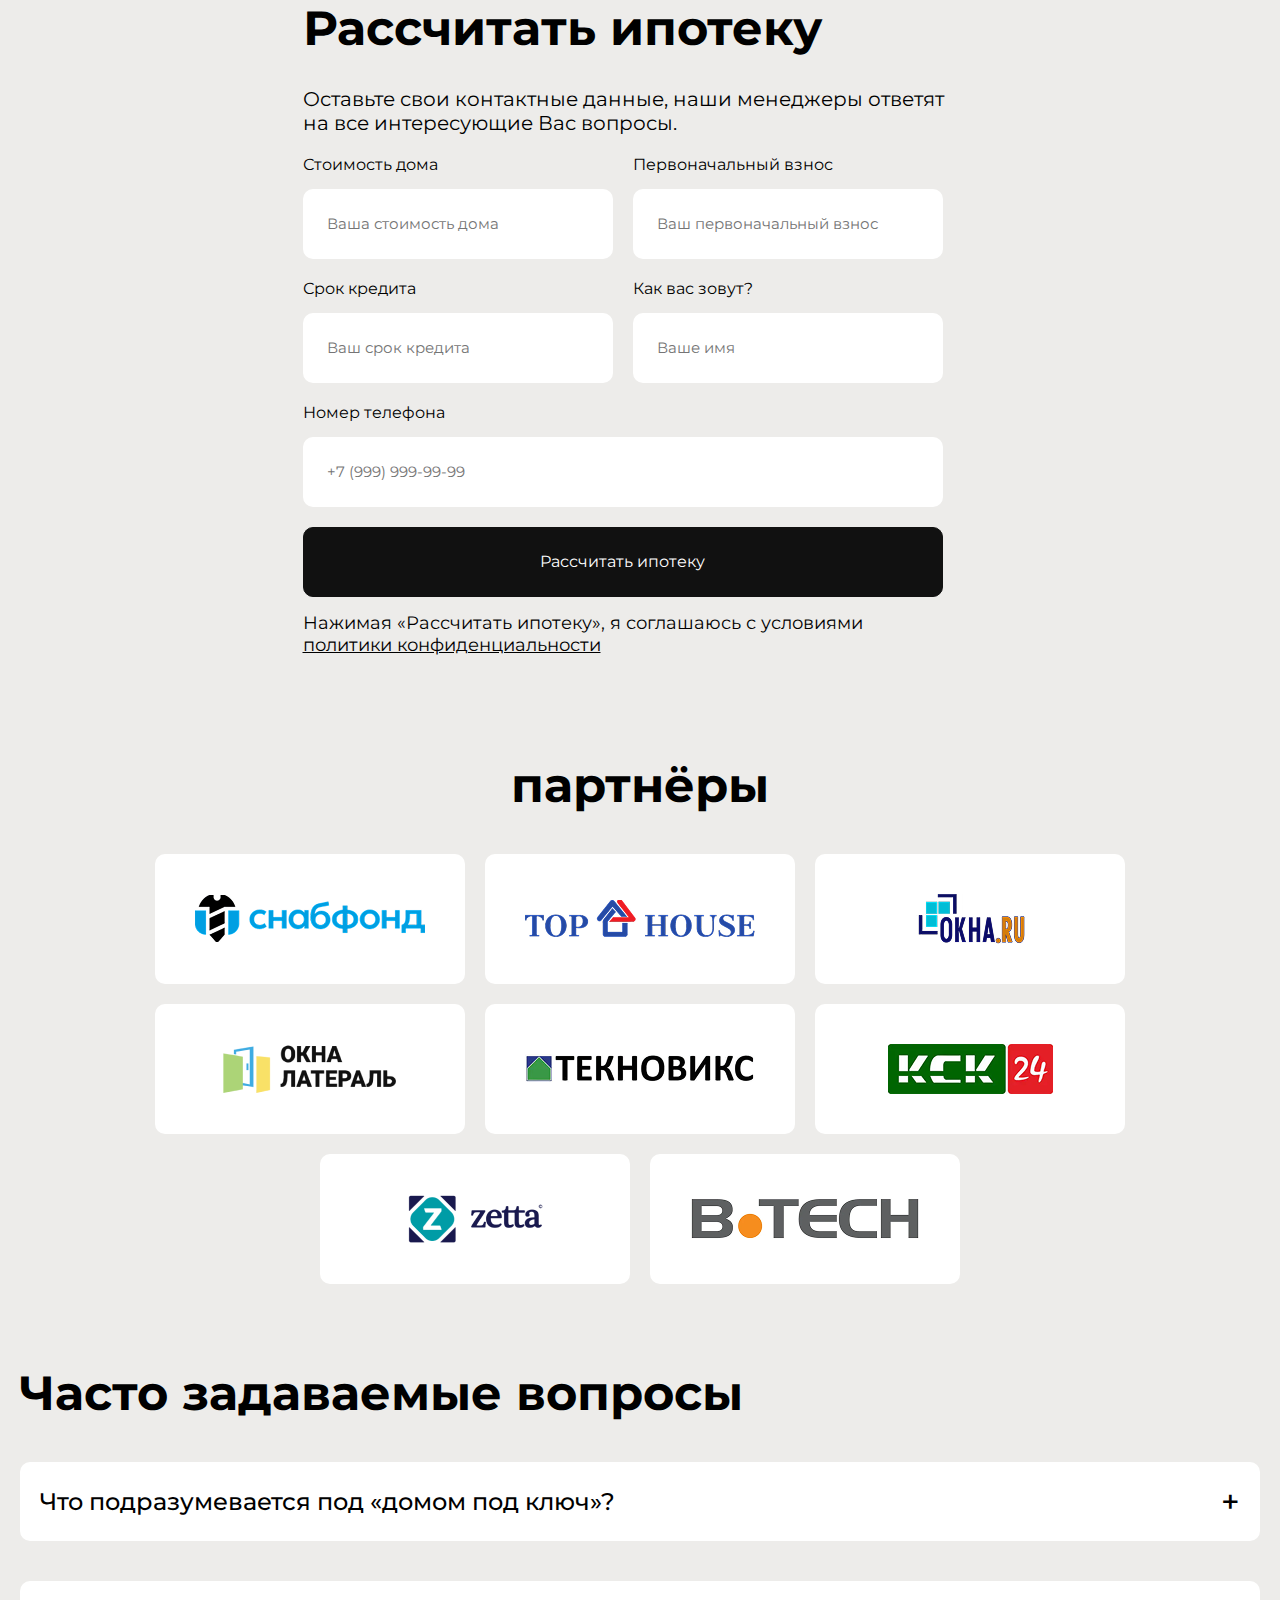
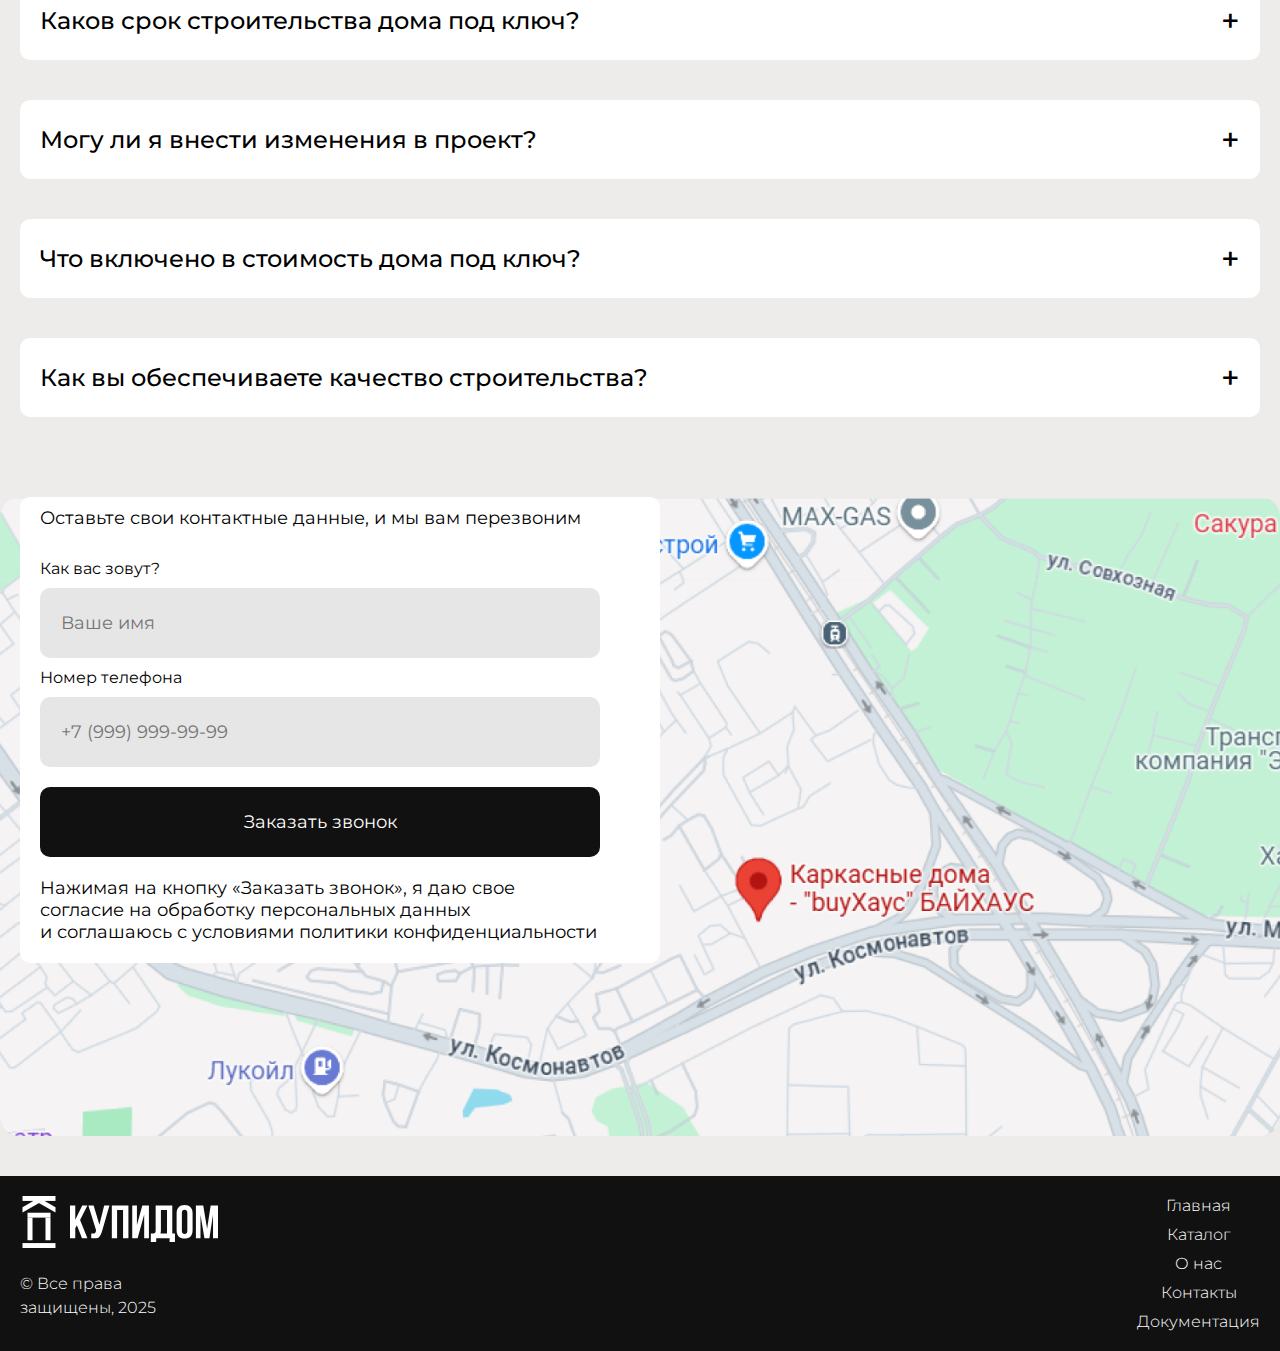
==== commit 7ad769ed: "Add files via upload" ====
--- a/index.html
+++ b/index.html
@@ -16,53 +16,57 @@
 
 <body>
     <header>
-        <div class="logo_nav_btns container">
-            <a href="?"><img src="assets/img/header/logo.svg" alt=""></a>
-            <nav class="header_nav">
+        <input type="checkbox" id="burger">
+        <label for="burger">
+            <span class="burg"></span>
+        </label>
+        <nav class="header_nav">
+            <div class="logo_nav_btns container">
+                <a href="?"><img src="assets/img/header/logo.svg" alt=""></a>
                 <a href="index.html">Главная</a>
                 <a href="incl/pages/catalog.html">Каталог</a>
                 <a href="incl/pages/about.html">О нас</a>
                 <a href="incl/pages/contact.html">Контакты</a>
                 <a href="incl/pages/docs.html">Документация</a>
-            </nav>
-            <div class="card">
-                <div class="content">
-                    <label class="modal-open modal-label" for="modal-open">
-                        <p>Войти</p>
-                    </label>
-                    <input type="radio" name="modal" value="open" id="modal-open" class="modal-radio" />
-                    <div class="modal">
-                        <label class="modal-label overlay">
-                            <input type="radio" name="modal" value="close" class="modal-radio" />
+                <div class="card">
+                    <div class="content">
+                        <label class="modal-open modal-label" for="modal-open">
+                            <p>Войти</p>
                         </label>
-                        <div class="content">
-                            <div class="top">
-                                <div class="auto_reg">
-                                    <a href="/">Войти</a>
-                                    <a href="/">Регистрация</a>
-                                    <label class="modal-label close-btn">
-                                        <input type="radio" name="modal" value="close" class="modal-radio" />
-                                    </label>
+                        <input type="radio" name="modal" value="open" id="modal-open" class="modal-radio" />
+                        <div class="modal">
+                            <label class="modal-label overlay">
+                                <input type="radio" name="modal" value="close" class="modal-radio" />
+                            </label>
+                            <div class="content">
+                                <div class="top">
+                                    <div class="auto_reg">
+                                        <a href="/">Войти</a>
+                                        <a href="">Регистрация</a>
+                                        <label class="modal-label close-btn">
+                                            <input type="radio" name="modal" value="close" class="modal-radio" />
+                                        </label>
+                                    </div>
+                                    <form>
+                                        <label>Почта</label>
+                                        <input type="email" placeholder="Ваша почта">
+                                        <label>Пароль</label>
+                                        <input type="password" placeholder="Ваш пароль">
+                                        <button>Войти</button>
+                                    </form>
                                 </div>
-                                <form>
-                                    <label>Почта</label>
-                                    <input type="email" placeholder="Ваша почта">
-                                    <label>Пароль</label>
-                                    <input type="text" placeholder="Пароль">
-                                    <button>Войти</button>
-                                </form>
                             </div>
                         </div>
                     </div>
                 </div>
-            </div>
-            <div class="btns">
-                <button class="btn1">Заказать звонок</button>
-                <a href=""><img src="assets/img/header/basc.svg" alt=""></a>
-                <a href=""><img src="assets/img/header/order.svg" alt=""></a>
-                <a href="incl/pages/profile.html"><img src="assets/img/header/profile.svg" alt=""></a>
-            </div>
-        </div>
+                <div class="btns">
+                    <button class="btn1">Заказать звонок</button>
+                    <a href=""><img src="assets/img/header/basc.svg" alt=""></a>
+                    <a href=""><img src="assets/img/header/order.svg" alt=""></a>
+                    <a href="incl/pages/profile.html"><img src="assets/img/header/profile.svg" alt=""></a>
+                </div>
+            </div>
+        </nav>
     </header>
     <!-- banner -->
     <div class="banner">
@@ -217,7 +221,7 @@
             <div class="akchi_cards">
                 <div class="left"><img src="assets/img/akchi/left.png" alt=""></div>
                 <div class="akchi_item">
-                    <img src="assets/img/akchi/akchi1.png" alt="">
+                    <a href="#"><img src="assets/img/akchi/akchi1.png" alt=""></a>
                     <div class="akchi_opis">
                         <p class="vigoda">ДОП. ВЫГОДА</p>
                         <h3>При заказе строительсва на 2025 год</h3>
@@ -226,7 +230,7 @@
                 </div>
 
                 <div class="akchi_item">
-                    <img src="assets/img/akchi/akchi1.png" alt="">
+                    <a href="#"><img src="assets/img/akchi/akchi1.png" alt=""></a>
                     <div class="akchi_opis">
                         <p class="vigoda">ДОП. ВЫГОДА</p>
                         <h3>При заказе строительсва на 2025 год</h3>
@@ -235,6 +239,7 @@
                 </div>
                 <div class="right"><img src="assets/img/akchi/right.png" alt=""></div>
             </div>
+
         </div>
     </div>
     <!-- ipoteka -->
@@ -424,26 +429,27 @@
                 <img src="assets/img/header/logo.svg" alt="">
                 <p>© Все права<br> защищены, 2025</p>
             </div>
-            <div class="fot_nav">
-                <h3>МЕНЮ</h3>
-                <nav>
-                    <a href="?">Главная</a>
-                    <a href="incl/pages/catalog.html">Каталог</a>
-                    <a href="incl/pages/about.html">О нас</a>
-                    <a href="incl/pages/contact.html">Контакты</a>
-                    <a href="incl/pages/docs.html">Документация</a>
-                </nav>
-            </div>
-            <div class="graph">
-                <h3>ГРАФИК РАБОТЫ</h3>
-                <p>ПН-ПТ с 10:00 до 19:00<br>Суббота с 10:00 до 15:00<br>Воскресенье с 10:00 до 15:00</p>
-            </div>
-            <div class="cont">
-                <h3>КОНТАКТЫ</h3>
-                <p>Россия, г. Казань, ул. Космонавтов, 57в<br>
-                    <a href="tel:+7(987)-345-55-45">+7(987)-345-55-45</a>
-                </p>
-            </div>
+                <div class="fot_nav">
+                    <h3>МЕНЮ</h3>
+                    <nav>
+                        <a href="?">Главная</a>
+                        <a href="incl/pages/catalog.html">Каталог</a>
+                        <a href="incl/pages/about.html">О нас</a>
+                        <a href="incl/pages/contact.html">Контакты</a>
+                        <a href="incl/pages/docs.html">Документация</a>
+                    </nav>
+                </div>
+                <div class="graph">
+                    <h3>ГРАФИК РАБОТЫ</h3>
+                    <p>ПН-ПТ с 10:00 до 19:00<br>Суббота с 10:00 до 15:00<br>Воскресенье с 10:00 до 15:00</p>
+                </div>
+                <div class="cont">
+                    <h3>КОНТАКТЫ</h3>
+                    <p>Россия, г. Казань, ул. Космонавтов, 57в<br>
+                        <a href="tel:+7(987)-345-55-45">+7(987)-345-55-45</a>
+                    </p>
+                </div>
+
         </div>
     </footer>
     <script>
--- a/assets/css/style.css
+++ b/assets/css/style.css
@@ -15,11 +15,21 @@
     margin-bottom: 40px;
 }
 
+@media (max-width: 768px) {
+    h2{
+        font-size: 30px;
+    }
+    button{
+        width: 218px;
+    }
+}
+
 body {
     background-color: #EDECEA;
 }
 
 .container {
+    width: 100%;
     margin: 0 auto;
     max-width: 1300px;
 }
@@ -35,7 +45,7 @@
 }
 
 .logo_nav_btns {
-    padding: 25px 0;
+    padding: 25px 20px;
     display: flex;
     align-items: center;
     justify-content: space-between;
@@ -51,6 +61,10 @@
 .header_nav a {
     font-size: 16px;
     color: white;
+}
+
+.header_nav a:hover {
+    transform: scale(1.1);
 }
 
 .btns {
@@ -70,6 +84,117 @@
     padding: 18px 40px;
 }
 
+#burger,
+[for=burger] {
+    display: none;
+}
+
+[for=burger] {
+    position: fixed;
+    top: 30px;
+    right: 20px;
+    width: 20px;
+    height: 30px;
+    z-index: 999;
+    cursor: pointer;
+}
+
+.burg {
+    display: block;
+    width: 100%;
+    height: 3px;
+    background-color: #000000;
+    position: relative;
+    margin-top: 10px;
+}
+
+.burg::after,
+.burg::before {
+    content: '';
+    position: absolute;
+    width: 100%;
+    height: 3px;
+    z-index: 999;
+    background: #000000;
+}
+
+.burg::before {
+    top: -8px;
+}
+
+.burg::after {
+    top: 8px;
+}
+
+nav {
+    display: flex;
+    gap: 30px;
+    align-items: center;
+    justify-content: center;
+}
+
+#burger:checked~label~nav {
+    left: 0;
+}
+
+#burger:checked~label .burg {
+    background-color: transparent;
+}
+
+#burger:checked~label .burg::before {
+    top: 0;
+    transform: rotate(45deg);
+}
+
+#burger:checked~label .burg::after {
+    top: 0;
+    transform: rotate(-45deg);
+}
+
+@media (max-width:1200px) {
+    [for=burger] {
+        display: block;
+    }
+
+    .card {
+        margin-top: 30px;
+    }
+
+    .btns {
+        flex-direction: column;
+        margin-top: 30px;
+    }
+
+    .logo_nav_btns {
+        display: flex;
+        flex-direction: column;
+    }
+
+    nav {
+        display: block;
+        position: fixed;
+        top: 0;
+        right: -100%;
+        width: 250px;
+        height: 100%;
+        background: #111;
+        padding-top: 60px;
+        z-index: 998;
+    }
+
+    nav a {
+        display: block;
+        padding: 15px 20px;
+        color: #333;
+        border-bottom: 1px solid #cacaca;
+    }
+
+    nav a:hover {
+        background-color: #cacaca;
+    }
+
+}
+
 .btn1:hover {
     background-color: white;
     color: black;
@@ -77,6 +202,83 @@
 
 /* home */
 /* banner_home */
+.banner_bg {
+    width: 100%;
+    max-width: 1440px;
+    min-height: 639px;
+    height: auto;
+}
+
+/* Планшет (768px) */
+@media (max-width: 768px) {
+    .banner_bg {
+        min-height: 500px;
+        border-radius: 15px;
+    }
+
+    .banner_it {
+        padding: 0 20px;
+    }
+
+    .banner_it h1 {
+        font-size: 48px;
+    }
+
+    .banner_it p {
+        font-size: 24px;
+        margin: 15px 20px;
+    }
+
+    .banner_it button {
+        padding: 15px 28px;
+        font-size: 16px;
+    }
+}
+
+/* Телефон (480px) */
+@media (max-width: 480px) {
+    .banner_bg {
+        min-height: 400px;
+        border-radius: 10px;
+    }
+
+    .banner_it {
+        padding: 0 15px;
+        text-align: center;
+    }
+
+    .banner_it h1 {
+        font-size: 36px;
+        line-height: 1.2;
+    }
+
+    .banner_it p {
+        font-size: 18px;
+        margin: 10px 0;
+        line-height: 1.3;
+    }
+
+    .banner_it button {
+        padding: 12px 24px;
+        font-size: 14px;
+    }
+}
+
+/* Маленькие телефоны (375px) */
+@media (max-width: 375px) {
+    .banner_bg {
+        min-height: 350px;
+    }
+
+    .banner_it h1 {
+        font-size: 32px;
+    }
+
+    .banner_it p {
+        font-size: 16px;
+    }
+}
+
 .banner {
     background-color: #111;
 }
@@ -84,8 +286,10 @@
 .banner_bg {
     margin: 0 auto;
     background-image: url(../img/banner.png);
-    height: 639px;
-    width: 1440px;
+    min-height: 639px;
+    height: auto;
+    width: 100%;
+    max-width: 1440px;
     border-radius: 20px;
     background-position: center;
     background-repeat: no-repeat;
@@ -122,6 +326,11 @@
     padding: 18px 32px;
     border-radius: 10px;
     border: none;
+}
+
+.banner_it button:hover {
+    background-color: #111;
+    color: white;
 }
 
 /* about company */
@@ -173,6 +382,106 @@
     font-weight: 300;
 }
 
+.prof_item {
+    transition: all 0.3s;
+    /* Для плавного изменения размеров */
+}
+
+/* Планшет (768px) */
+@media (max-width: 1300px) {
+    .prof {
+        padding: 0 20px;
+        padding-bottom: 30px;
+    }
+
+    .prof_head h2 {
+        font-size: 28px;
+        padding-top: 30px;
+    }
+
+    .prof_items {
+        flex-direction: column;
+        gap: 20px;
+    }
+
+    .prof_img img {
+        width: 100%;
+        max-width: 800px;
+        height: auto;
+    }
+
+    .prof_desc {
+        width: 100%;
+        gap: 15px;
+    }
+
+    .prof_item {
+        width: 100%;
+        height: 160px;
+        padding: 0 25px;
+    }
+
+    .prof_item h3 {
+        font-size: 28px;
+    }
+
+    .prof_item p {
+        font-size: 20px;
+    }
+}
+
+/* Телефон (480px) */
+@media (max-width: 480px) {
+    .prof_head h2 {
+        font-size: 24px;
+        padding: 25px 15px 0;
+    }
+
+    .prof_items {
+        gap: 15px;
+    }
+
+    .prof_item {
+        height: 140px;
+        padding: 0 20px;
+        gap: 15px;
+    }
+
+    .prof_item h3 {
+        font-size: 24px;
+    }
+
+    .prof_item p {
+        font-size: 18px;
+    }
+}
+
+/* Маленькие телефоны (375px) */
+@media (max-width: 375px) {
+    .prof {
+        padding-bottom: 20px;
+    }
+
+    .prof_head h2 {
+        font-size: 22px;
+    }
+
+    .prof_item {
+        height: 120px;
+        padding: 0 15px;
+        gap: 10px;
+        border-radius: 15px;
+    }
+
+    .prof_item h3 {
+        font-size: 20px;
+    }
+
+    .prof_item p {
+        font-size: 16px;
+    }
+}
+
 /* home_preim */
 .preim h2 {
     text-align: center;
@@ -191,13 +500,17 @@
     margin-top: 0;
 }
 
-.home_cat  {
+.home_cat {
     color: white;
     background-color: #111;
     padding: 18px 30px;
     border-radius: 10px;
 }
 
+.home_cat:hover {
+    background-color: #494949;
+}
+
 .home_catalog_items {
     display: flex;
     flex-wrap: wrap;
@@ -205,6 +518,7 @@
     margin-bottom: 50px;
     gap: 20px;
 }
+
 
 .home_opis {
     padding-left: 40px;
@@ -251,7 +565,140 @@
     border-radius: 20px;
 }
 
+@media (max-width: 1300px) {
+    .home_catalog_items {
+        gap: 15px;
+        justify-content: center;
+        align-items: center;
+    }
+
+    .home_catalog_item img{
+        width: 335px;
+    }
+}
+
+@media (max-width: 768px) {
+    .home_catalog {
+        padding: 0 20px;
+    }
+
+    .home_catalog_items {
+        gap: 15px;
+        justify-content: center;
+        align-items: center;
+    }
+
+
+    .home_opis {
+        padding: 15px 20px 25px;
+        max-width: 100%;
+    }
+
+    .home_opis h3 {
+        font-size: 28px;
+        margin-bottom: 15px;
+    }
+
+    .home_opis p {
+        font-size: 18px;
+    }
+
+    .home_opis button {
+        padding: 15px 40px;
+        font-size: 16px;
+    }
+
+    .metrs {
+        width: 80px;
+        height: 36px;
+        margin-bottom: 8px;
+    }
+
+    .home_cat {
+        padding: 15px 25px;
+    }
+}
+
+/* Телефон (480px) */
+@media (max-width: 480px) {
+    .home_catalog_items {
+        flex-direction: column;
+        gap: 20px;
+        justify-content: center;
+        align-items: center;
+    }
+
+    .home_catalog_item {
+        width: 100%;
+        max-width: 400px;
+    }
+
+    .home_opis {
+        padding: 15px;
+        padding-bottom: 20px;
+    }
+
+    .home_opis h3 {
+        font-size: 24px;
+        margin-bottom: 10px;
+    }
+
+    .home_opis p {
+        font-size: 16px;
+    }
+
+    .home_opis button {
+        width: 100%;
+        padding: 12px 20px;
+        font-size: 14px;
+    }
+
+    .metrs {
+        width: 70px;
+        height: 32px;
+        font-size: 14px;
+        border-radius: 15px;
+    }
+
+    .home_cat {
+        font-size: 14px;
+        padding: 12px 20px;
+    }
+}
+
+/* Маленькие телефоны (375px) */
+@media (max-width: 375px) {
+    .home_opis h3 {
+        font-size: 22px;
+    }
+
+    .home_opis p {
+        font-size: 14px;
+    }
+
+    .home_opis button {
+        padding: 10px 15px;
+    }
+
+    .metrs {
+        width: 65px;
+        height: 30px;
+        font-size: 12px;
+    }
+
+    .home_cat {
+        padding: 10px 15px;
+    }
+}
+
 /* home_akchi */
+.akchi{
+    display: flex;
+    flex-direction: column;
+    align-items: center;
+    justify-content: center;
+}
+
 .akchi h2 {
     text-align: center;
 }
@@ -280,6 +727,8 @@
 
 .akchi_cards {
     display: flex;
+    align-items: center;
+    justify-content: center;
     gap: 30px;
     position: relative;
 }
@@ -296,6 +745,16 @@
     font-weight: 500;
 }
 
+.akchi_item{
+    width: 100%;
+    max-width: 640px;
+}
+
+.akchi_item img{
+    width: 100%;
+    max-width: 640px;
+}
+
 .left {
     top: 200px;
     left: -28px;
@@ -307,6 +766,7 @@
     border-radius: 10px;
     background-color: #BEBDBC;
     position: absolute;
+    cursor: pointer;
 }
 
 .right {
@@ -320,15 +780,106 @@
     border-radius: 10px;
     background-color: #BEBDBC;
     position: absolute;
+    cursor: pointer;
+}
+
+/* Планшет (768px) */
+@media (max-width: 1300px) {
+
+    .left,
+    .right {
+        display: none;
+    }
+
+    .akchi_cards {
+        padding: 0 20px;
+        flex-wrap: wrap;
+    }
+
+    .akchi_opis {
+        width: 100%;
+        padding: 25px 15px;
+    }
+
+    .akchi_opis h3 {
+        font-size: 24px;
+        width: 100%;
+        margin-bottom: 20px;
+    }
+
+    .vigoda {
+        width: 140px;
+        height: 40px;
+        margin-bottom: 25px;
+    }
+
+    .akchi_opis :last-child {
+        font-size: 20px;
+    }
+}
+
+/* Телефон (480px) */
+@media (max-width: 480px) {
+    .akchi_cards {
+        gap: 15px;
+    }
+
+    .akchi_opis {
+        border-radius: 15px;
+        padding: 20px 15px;
+    }
+
+    .akchi_opis h3 {
+        font-size: 20px;
+    }
+
+    .vigoda {
+        width: 120px;
+        height: 35px;
+        font-size: 14px;
+    }
+
+    .akchi_opis :last-child {
+        font-size: 18px;
+    }
+}
+
+/* Маленькие телефоны (375px) */
+@media (max-width: 375px) {
+    .akchi_opis h3 {
+        font-size: 18px;
+    }
+
+    .vigoda {
+        width: 110px;
+        height: 32px;
+        font-size: 13px;
+    }
+
+    .akchi_opis :last-child {
+        font-size: 16px;
+    }
+
+    .dot {
+        width: 10px;
+        height: 10px;
+    }
 }
 
 /* ipoteka */
 .ipoteka {
-    display: flex;
+    width: 80vh;
+    display: flex;
+    align-items: center;
+    justify-content: center;
 }
 
 .ipoteka_form {
     margin-top: 70px;
+}
+
+.content form button:hover {
+    background-color: #383838;
 }
 
 .ipoteka_form p {
@@ -343,6 +894,12 @@
 
 .ipoteka_desc {
     margin-top: 80px;
+}
+
+@media (max-width: 1300px) {
+    .ipoteka_desc {
+        display: none;
+    }
 }
 
 .ipoteka_form form {
@@ -365,6 +922,11 @@
     font-size: 16px;
 }
 
+.ipoteka_form button:hover {
+    background-color: #595959;
+    border-color: #595959;
+}
+
 .ipot_fir input {
     padding: 0 23px;
     width: 310px;
@@ -468,9 +1030,108 @@
     margin-bottom: 30px;
 }
 
+.ipoteka {
+    display: flex;
+    width: 100%; /* Изменено с 80vh */
+    max-width: 1200px; /* Добавлено для ограничения ширины */
+    padding: 0 20px; /* Добавлено для отступов по бокам */
+}
+
+/* Планшет (768px и меньше) */
+@media (max-width: 768px) {
+    .ipoteka_form {
+        display: flex;
+        flex-direction: column;
+        align-items: center;
+        justify-content: center;
+        margin-top: 40px;
+    }
+    
+    .ipot_fir,
+    .ipot_sec {
+        flex-direction: column;
+        gap: 15px;
+    }
+    
+    .ipot_fir input,
+    .ipot_sec input,
+    .ipot_tel input,
+    .ipoteka_form button {
+        width: 100%;
+        max-width: 220px;
+    }
+    
+    .ipot_sec {
+        padding-right: 0;
+    }
+    
+    .ipoteka_form p {
+        font-size: 18px;
+        text-align: center;
+    }
+    
+    .ipoteka_form h2 {
+        font-size: 28px;
+    }
+}
+
+/* Мобильные (375px и меньше) */
+@media (max-width: 375px) {
+    .ipoteka {
+        padding: 0 15px;
+    }
+    
+    .ipoteka_form {
+        margin-top: 30px;
+    }
+    
+    .ipoteka_form h2 {
+        font-size: 24px;
+        margin-bottom: 20px;
+    }
+    
+    .ipoteka_form p {
+        font-size: 16px;
+        margin-bottom: 15px;
+    }
+    
+    .ipot_fir input,
+    .ipot_sec input,
+    .ipot_tel input {
+        height: 60px;
+        font-size: 14px;
+    }
+    
+    .ipoteka_form button {
+        height: 60px;
+        font-size: 15px;
+    }
+    
+    .fir_cost,
+    .fir_vznos,
+    .sec_srok,
+    .sec_name,
+    .ipot_tel {
+        gap: 10px;
+    }
+    
+    .ipoteka_form .ipot_conf {
+        font-size: 14px;
+        line-height: 1.4;
+    }
+    
+    .ipot_fir input::placeholder,
+    .ipot_sec input::placeholder,
+    .ipot_tel input::placeholder {
+        font-size: 14px;
+    }
+}
+
 /* partners */
 .part_logos {
     display: flex;
+    align-items: center;
+    justify-content: center;
     flex-wrap: wrap;
     gap: 20px;
 }
@@ -490,6 +1151,10 @@
 }
 
 /* faq */
+.question{
+    padding: 0 20px;
+}
+
 .quest {
     margin-top: 40px;
     display: flex;
@@ -533,16 +1198,25 @@
 }
 
 .question_form_main {
+    padding: 0 20px;
     margin: 0 auto;
     background-image: url(../img/question/map.png);
-    height: 639px;
-    width: 1440px;
+    min-height: 639px;
+    height: auto;
+    width: 100%;
+    max-width: 1440px;
     border-radius: 20px;
     background-position: center;
     background-repeat: no-repeat;
     background-size: cover;
 }
 
+@media (max-width: 1200px) {
+    .question_form_main {
+        display: none;
+    }
+}
+
 .mb-80 {
     margin-bottom: 40px;
 }
@@ -595,7 +1269,8 @@
     margin-bottom: 20px;
     font-size: 18px;
 }
-.content form{
+
+.content form {
     align-items: start;
     justify-content: center;
     display: flex;
@@ -604,25 +1279,25 @@
     padding: 0 20px;
 }
 
-.content form input{
+.content form input {
     width: 560px;
     height: 70px;
     padding: 0 20px;
     border-radius: 10px;
     border: 1px solid transparent;
     background-color: #d9d9d9aa;
-    font-size: 18px; 
-}
-
-.content form button{
+    font-size: 18px;
+}
+
+.content form button {
     width: 560px;
-  height: 70px;
-  margin-top: 10px;
-  border: none;
-  border-radius: 10px;
-  background-color: #111;
-  color: white;
-  font-size: 18px;
+    height: 70px;
+    margin-top: 10px;
+    border: none;
+    border-radius: 10px;
+    background-color: #111;
+    color: white;
+    font-size: 18px;
 }
 
 .question_form form input {
@@ -652,6 +1327,7 @@
     padding: 5px 15px;
     color: #fff;
 }
+
 
 .modal-label {
     position: relative;
@@ -693,11 +1369,11 @@
 
 .modal .content {
     position: absolute;
-    width: 41.6%;
+    /*     width: 41.6%; */
     height: 400px;
     max-height: 70%;
     top: 15.2%;
-    left: 28.4%;
+    left: 32%;
     background: #fff;
     border-radius: 15px;
     box-shadow: 0 3px 15px -2px #222;
@@ -757,6 +1433,11 @@
     font-size: 18px;
 }
 
+.question_form button:hover {
+    background-color: #595959;
+    border-color: #595959;
+}
+
 /* catalog */
 .filter p {
     font-size: 20px;
@@ -833,7 +1514,7 @@
     height: 640px;
 }
 
-.opis_card button{
+.opis_card button {
     height: 60px;
     border-radius: 10px;
     font-size: 16px;
@@ -843,6 +1524,11 @@
     padding: 18px 40px;
 }
 
+.opis_card button:hover {
+    background-color: #595959;
+    border-color: #595959;
+}
+
 .img_bot {
     margin-top: 10px;
     width: 640px;
@@ -872,6 +1558,7 @@
 }
 
 .chen_cards {
+    padding: 0 20px;
     display: flex;
     align-items: center;
     justify-content: center;
@@ -918,7 +1605,93 @@
     color: #8a8a8a;
 }
 
+@media (max-width: 768px) {
+    .chen_cards {
+        padding: 0 20px;
+        flex-wrap: wrap;
+        gap: 25px;
+        margin-bottom: 60px;
+    }
+
+    .chen_card {
+        width: calc(50% - 15px);
+        max-width: 100%;
+        padding: 20px;
+        height: auto;
+    }
+
+    .chen_card h3 {
+        font-size: 24px;
+        margin-top: 30px;
+        margin-bottom: 15px;
+    }
+
+    .chen_card p {
+        font-size: 16px;
+    }
+
+    .img_bg {
+        width: 50px;
+        height: 50px;
+    }
+}
+
+/* Телефон (480px) */
+@media (max-width: 480px) {
+    .chen_cards {
+        flex-direction: column;
+        gap: 20px;
+        margin-bottom: 40px;
+    }
+
+    .chen_card {
+        width: 100%;
+        padding: 15px;
+    }
+
+    .chen_card h3 {
+        font-size: 22px;
+        margin-top: 20px;
+        margin-bottom: 10px;
+    }
+
+    .chen_card p {
+        font-size: 15px;
+    }
+
+    .img_bg {
+        width: 45px;
+        height: 45px;
+    }
+
+    .img_bg img {
+        max-width: 70%;
+        height: auto;
+    }
+}
+
+/* Маленькие телефоны (375px) */
+@media (max-width: 375px) {
+    .chen_card h3 {
+        font-size: 20px;
+    }
+
+    .chen_card p {
+        font-size: 14px;
+    }
+
+    .img_bg {
+        width: 40px;
+        height: 40px;
+    }
+}
+
+
 /* contact */
+.contact {
+    margin-bottom: 120px;
+}
+
 .cont_items {
     display: flex;
     align-items: center;
@@ -944,6 +1717,10 @@
 }
 
 /* docs */
+.docs {
+    margin-bottom: 120px;
+}
+
 ul {
     padding: 0 0 100px 30px;
     display: flex;
@@ -961,6 +1738,11 @@
 }
 
 /* profile */
+
+.profile {
+    margin-bottom: 250px;
+}
+
 .cont_mob_em {
     display: flex;
     gap: 50px;
@@ -1084,6 +1866,11 @@
     font-weight: 300;
 }
 
+.fot_nav nav a:hover {
+    transform: translateX(2.1%);
+}
+
+
 .graph {
     display: flex;
     gap: 21px;
@@ -1094,6 +1881,22 @@
     display: flex;
     gap: 21px;
     flex-direction: column
+}
+
+@media (max-width:1300px) {
+    .fot_nav_logo_desc{
+        padding: 20px 20px;
+    }
+    h3{
+        display: none;
+    }
+    .graph{
+        display: none;
+    }
+
+    .cont{
+        display: none;
+    }
 }
 
 .cont p a {
